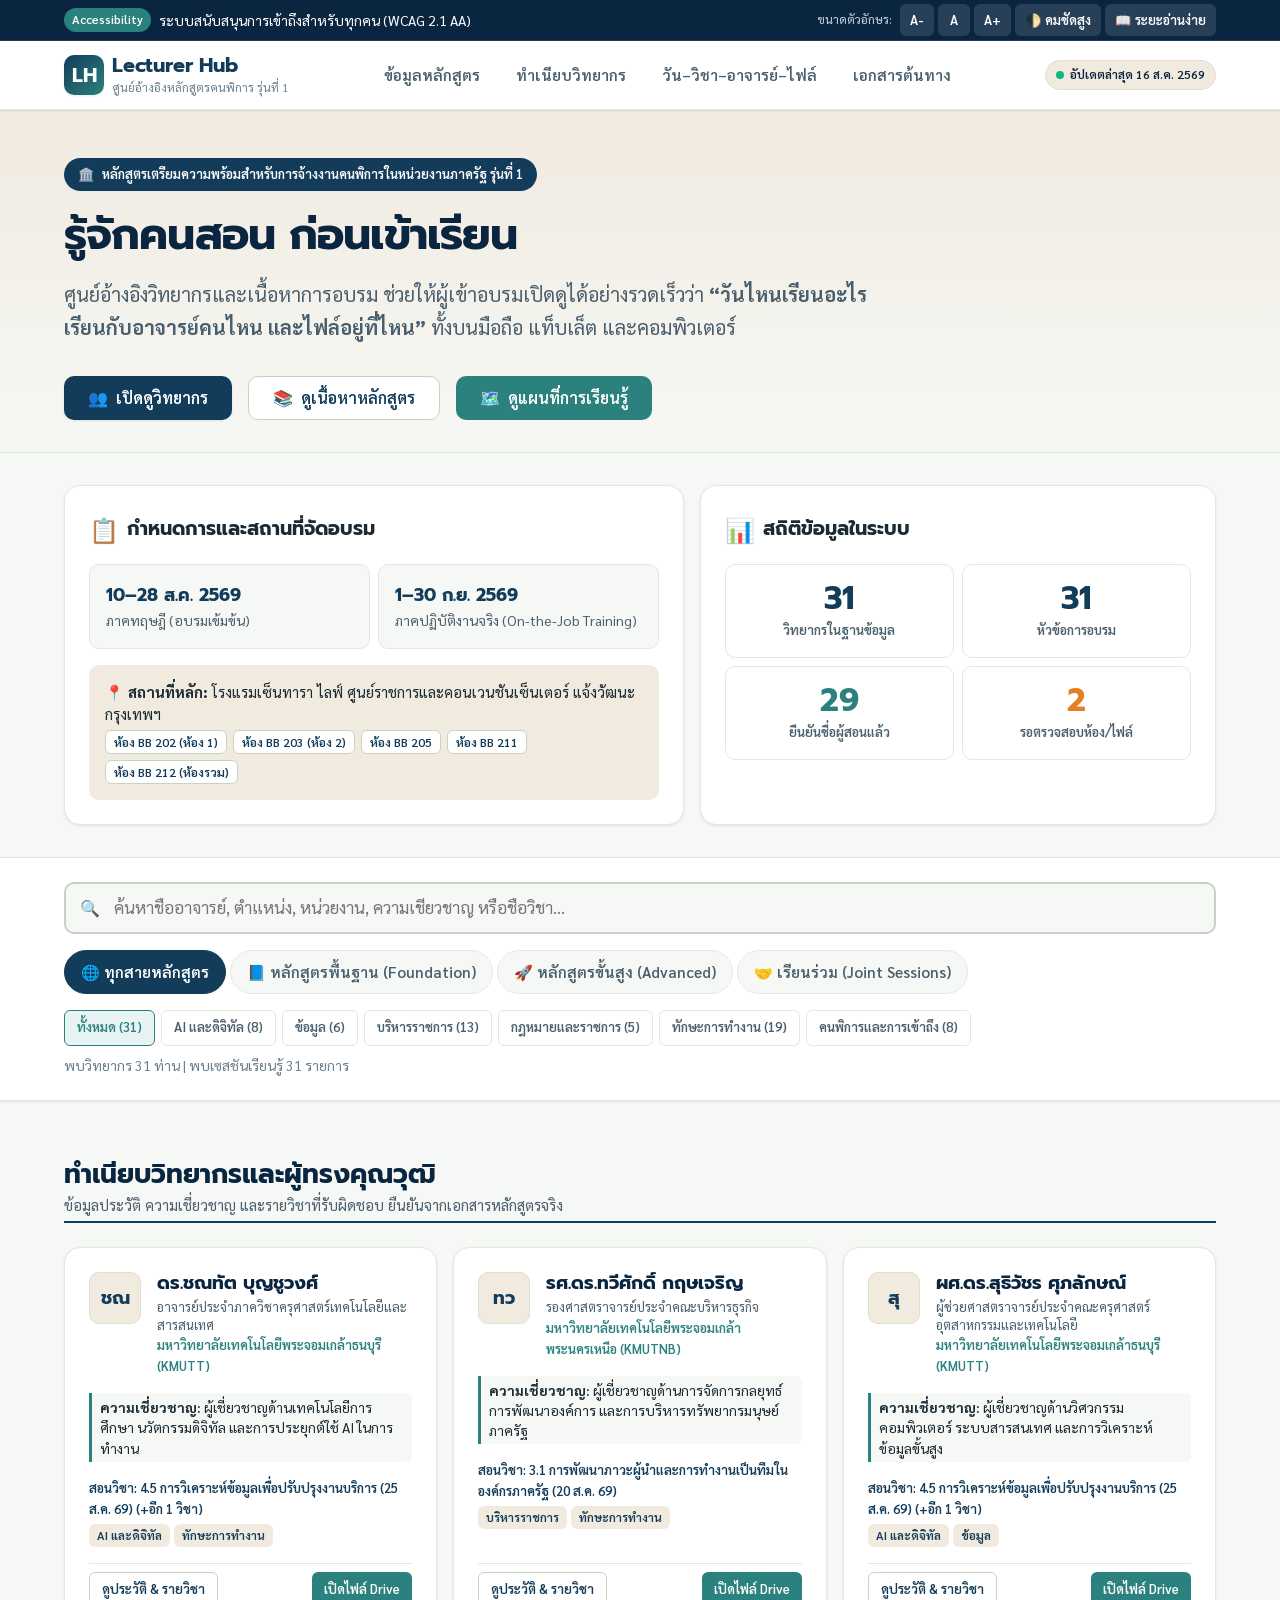
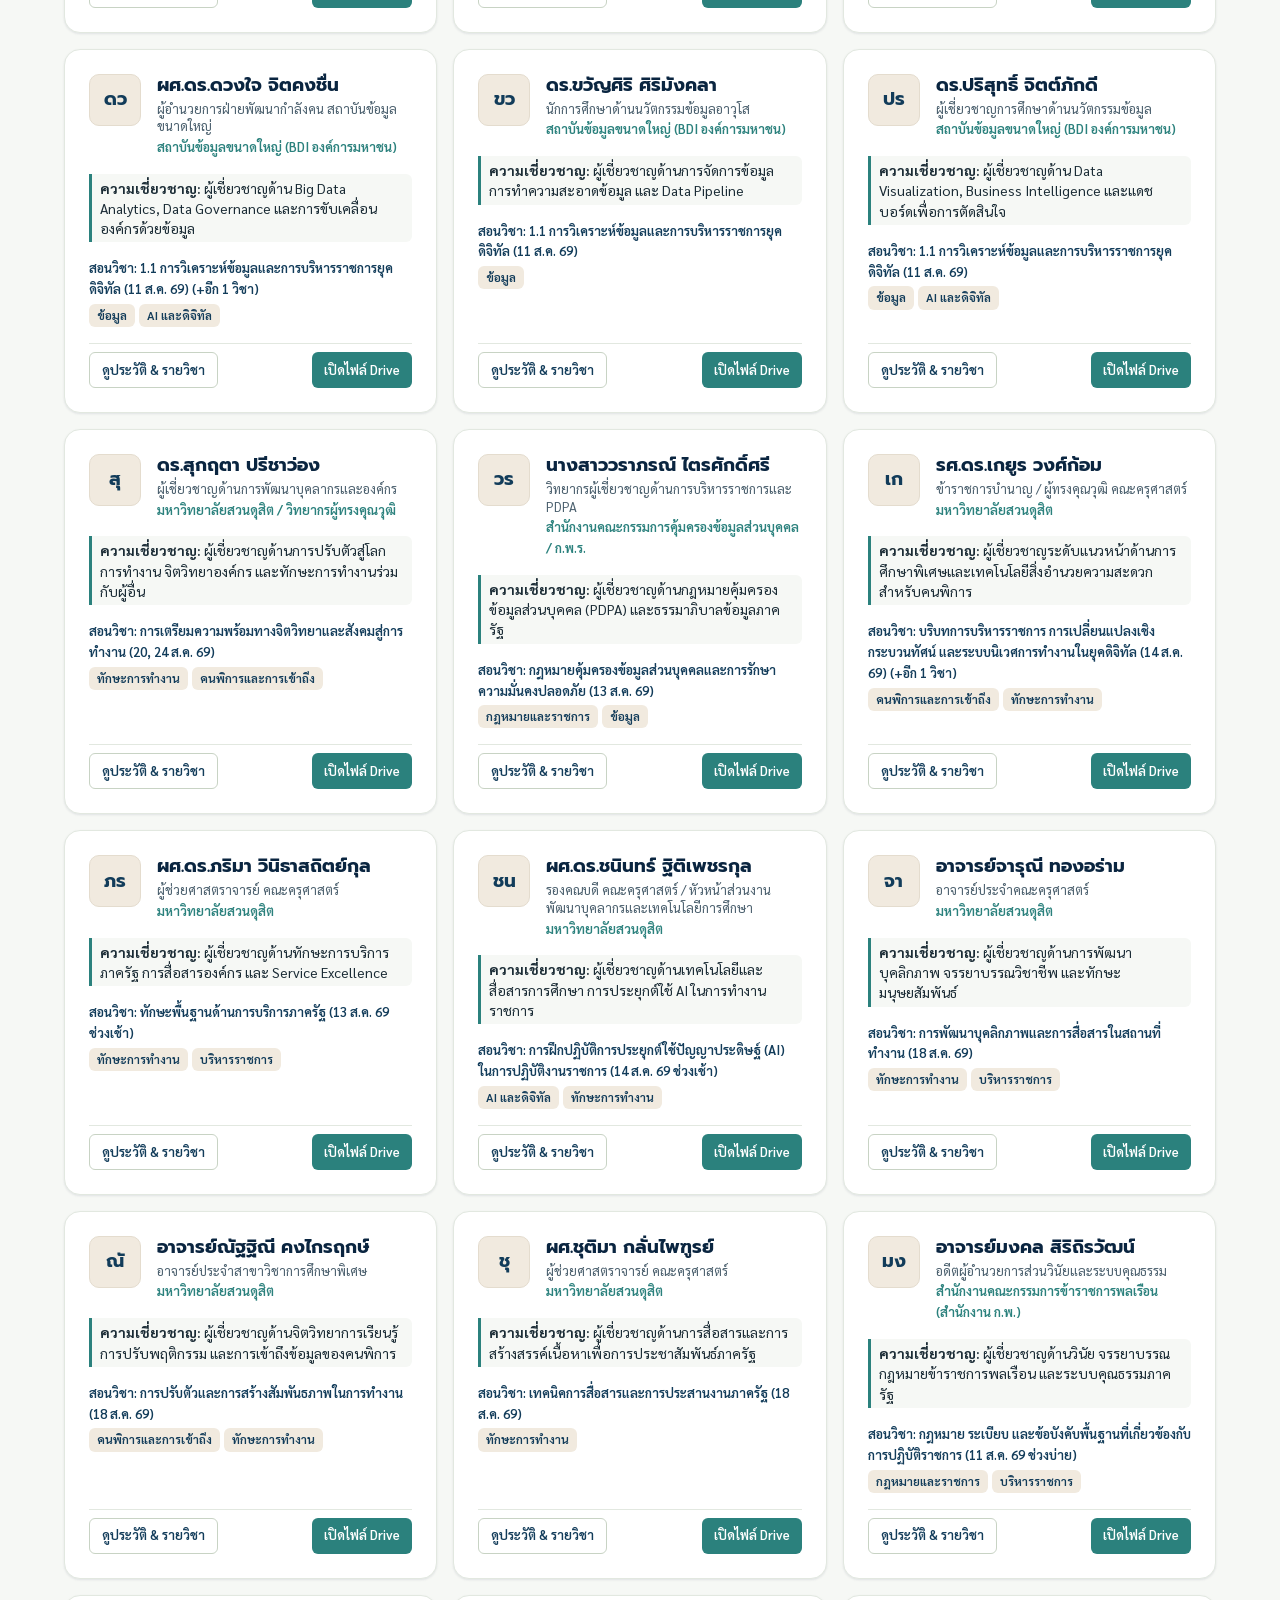
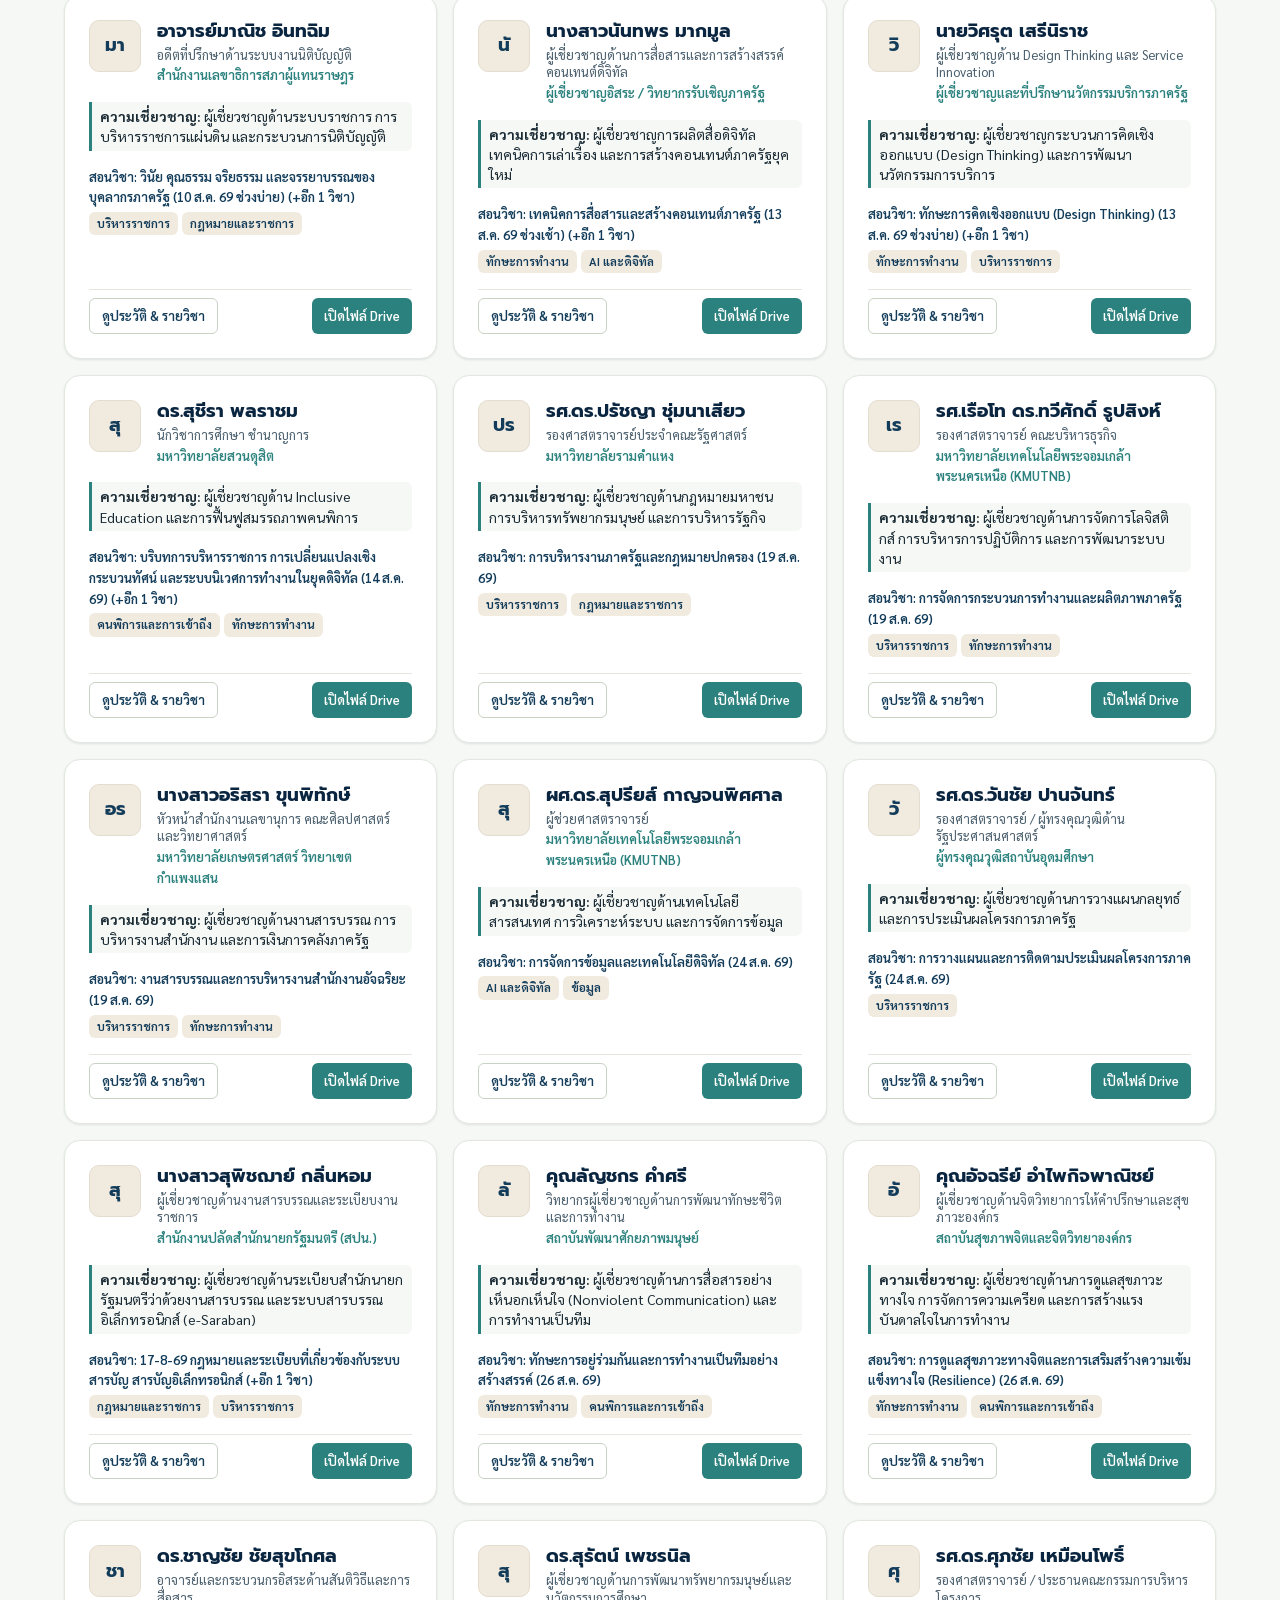
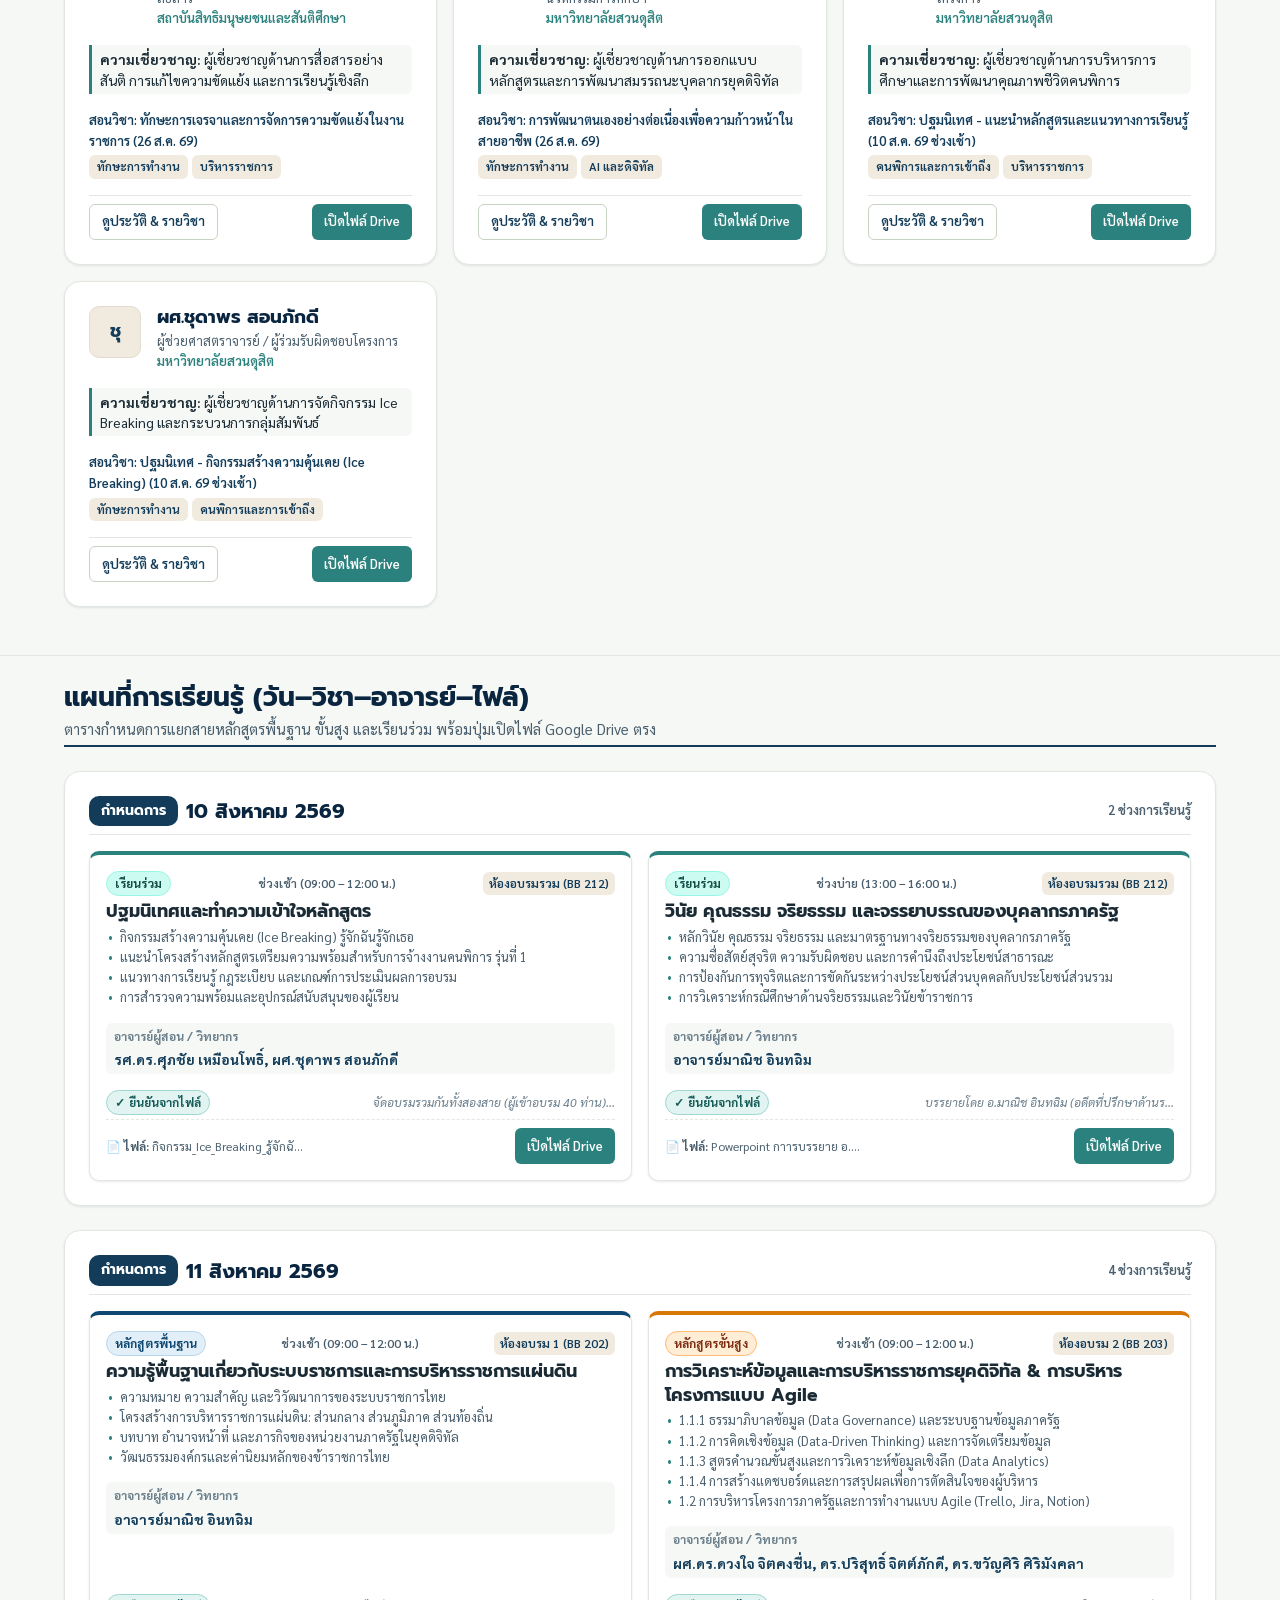
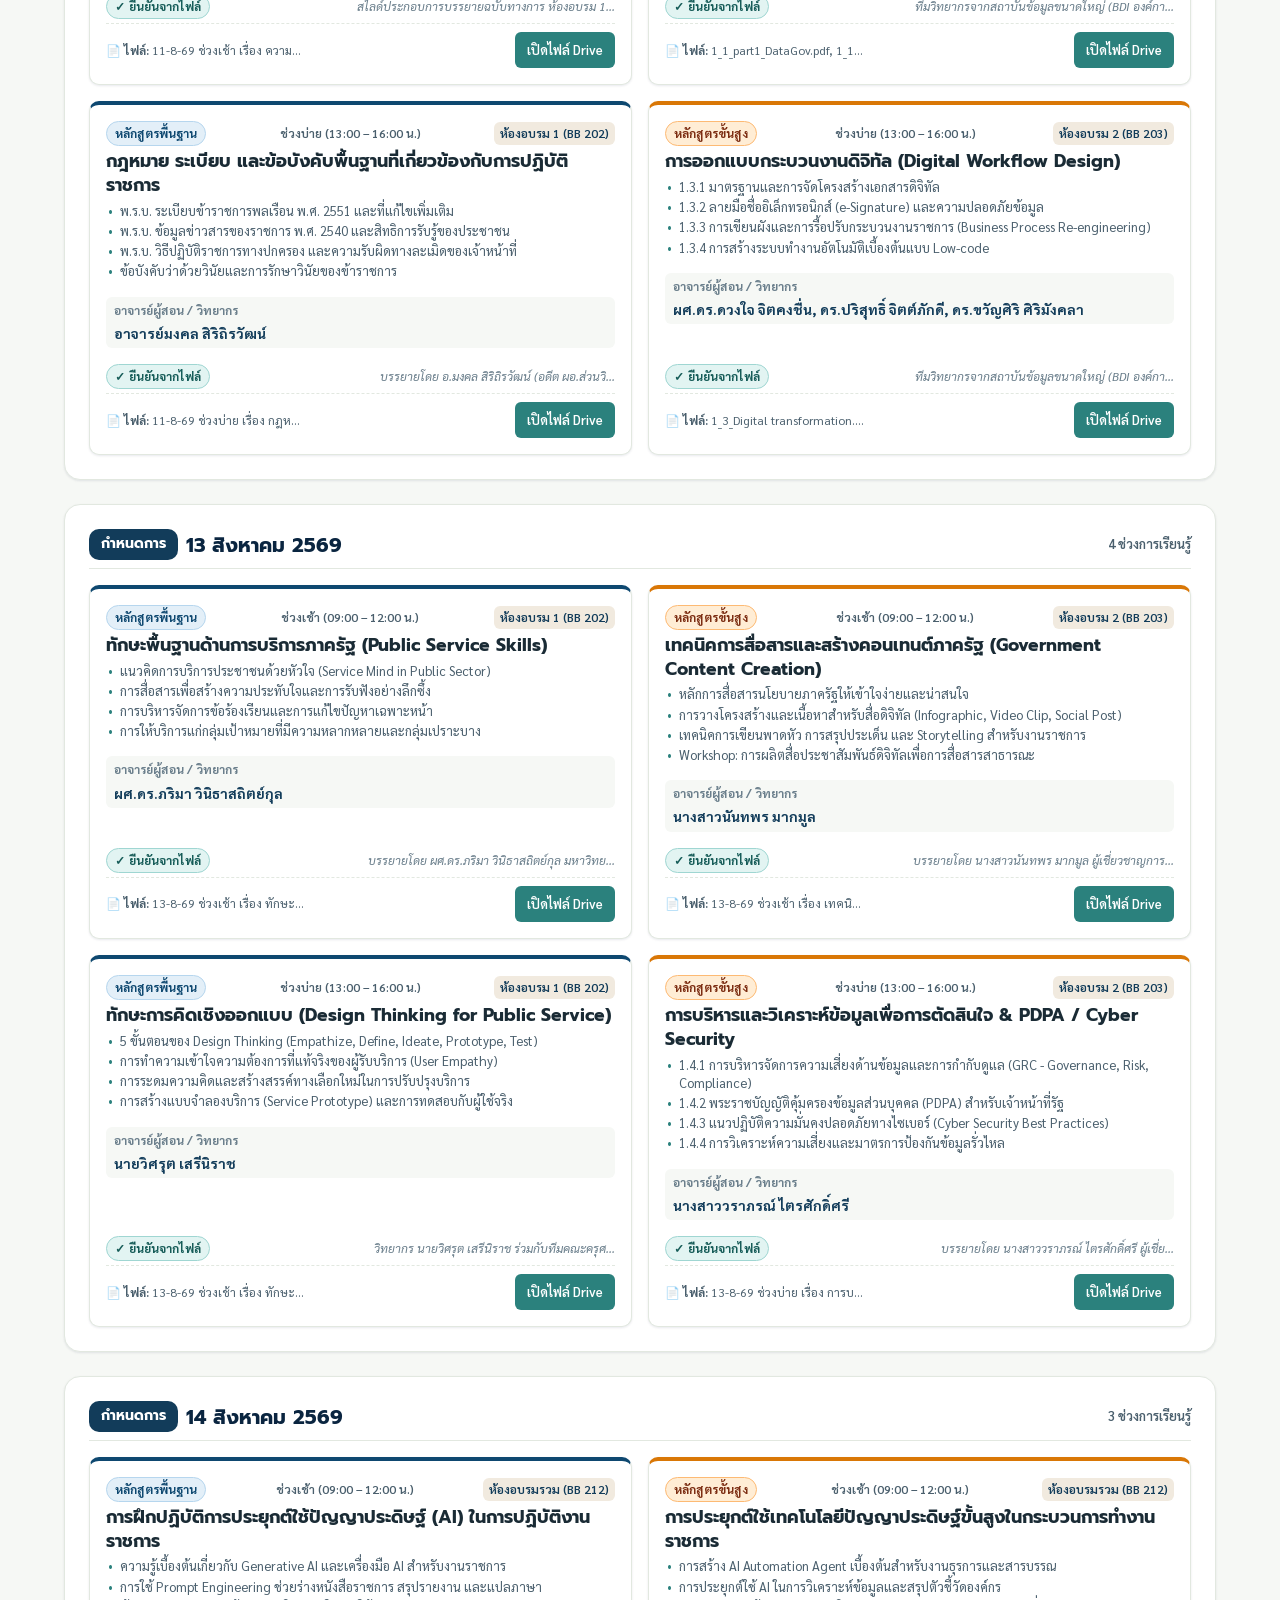
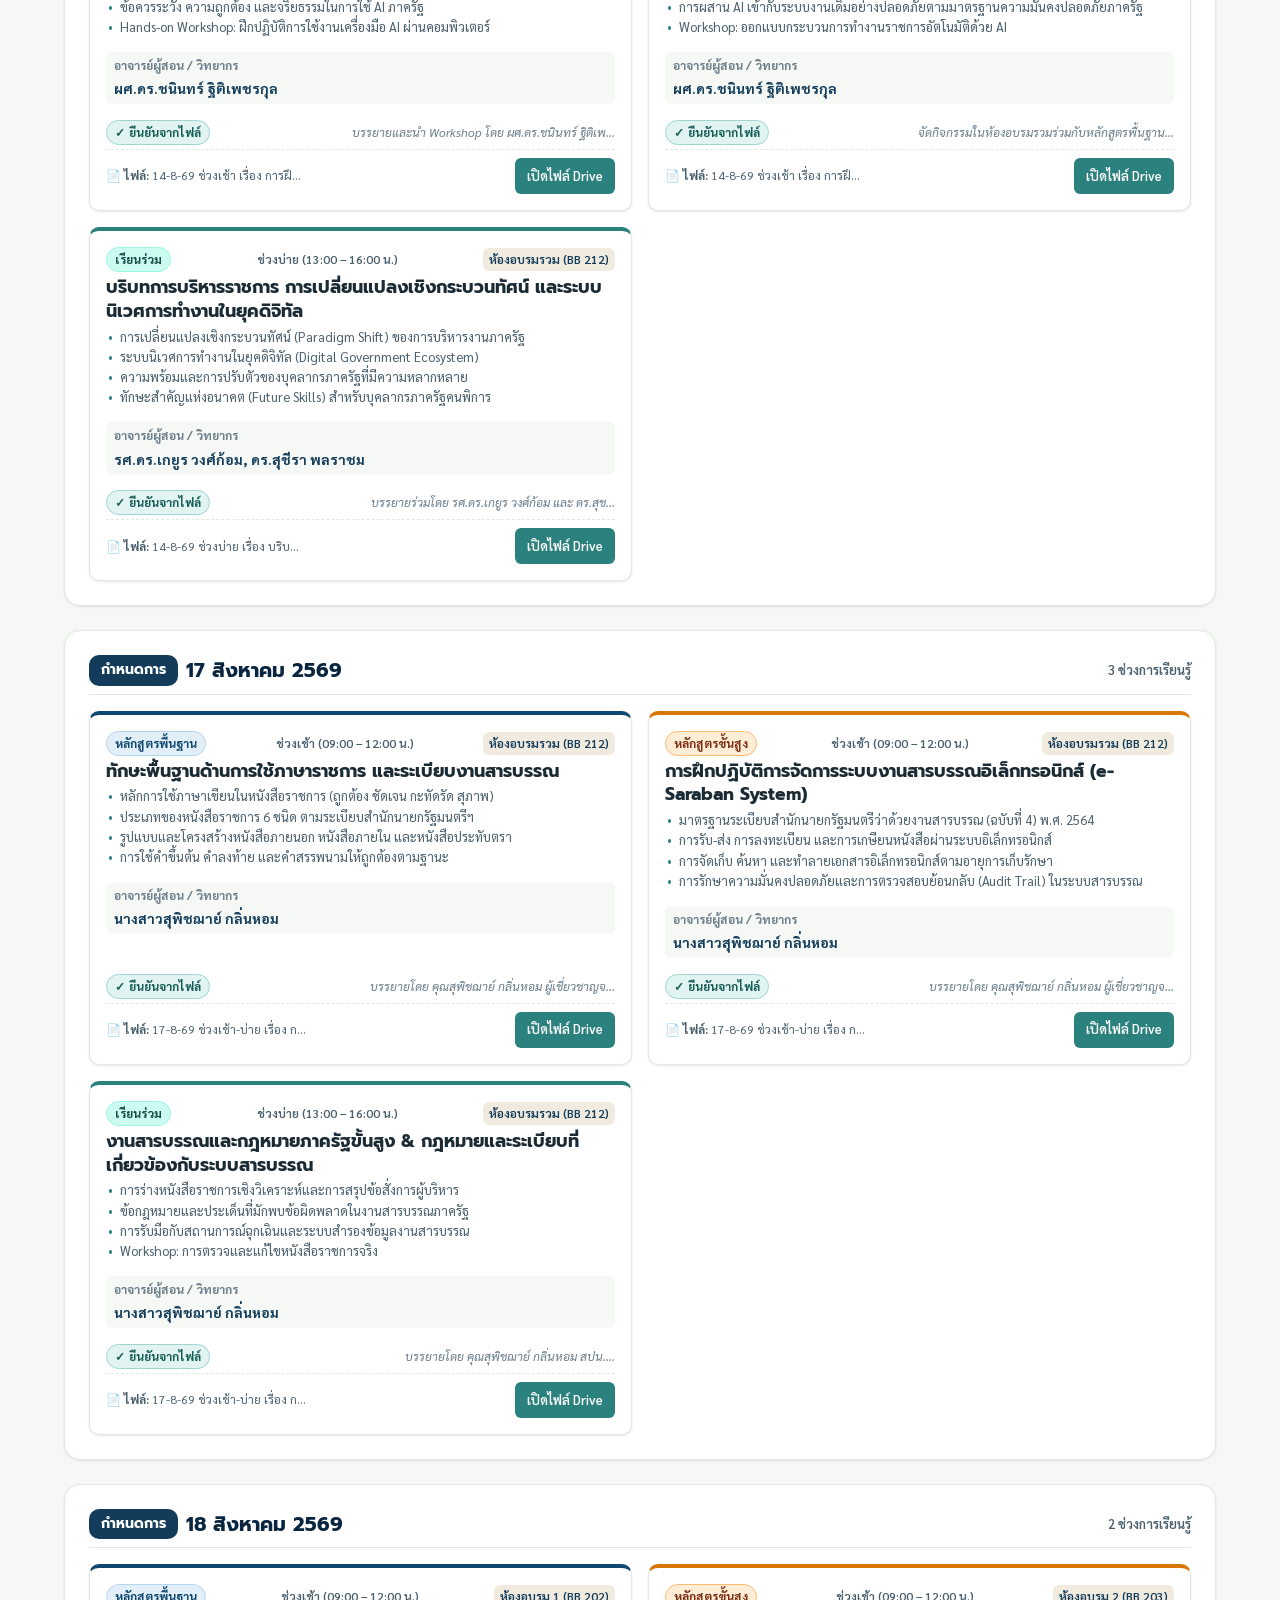
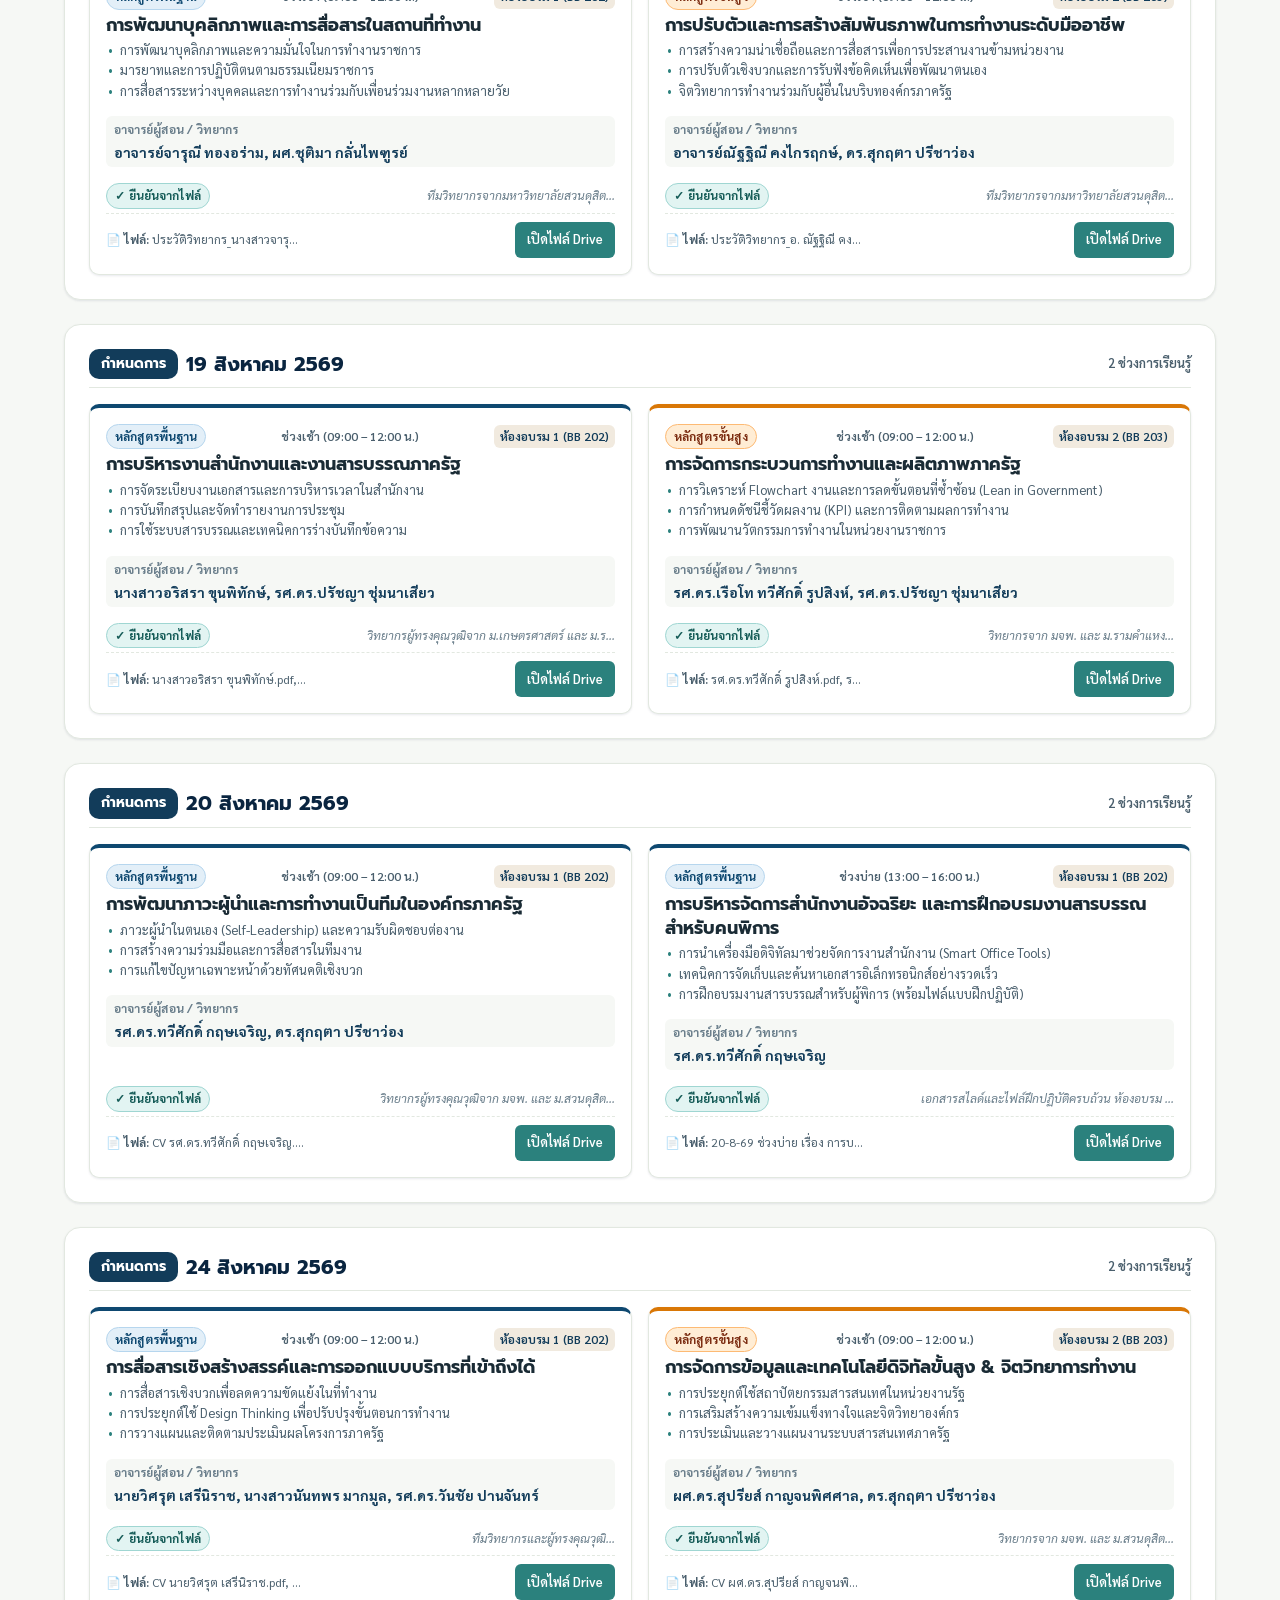
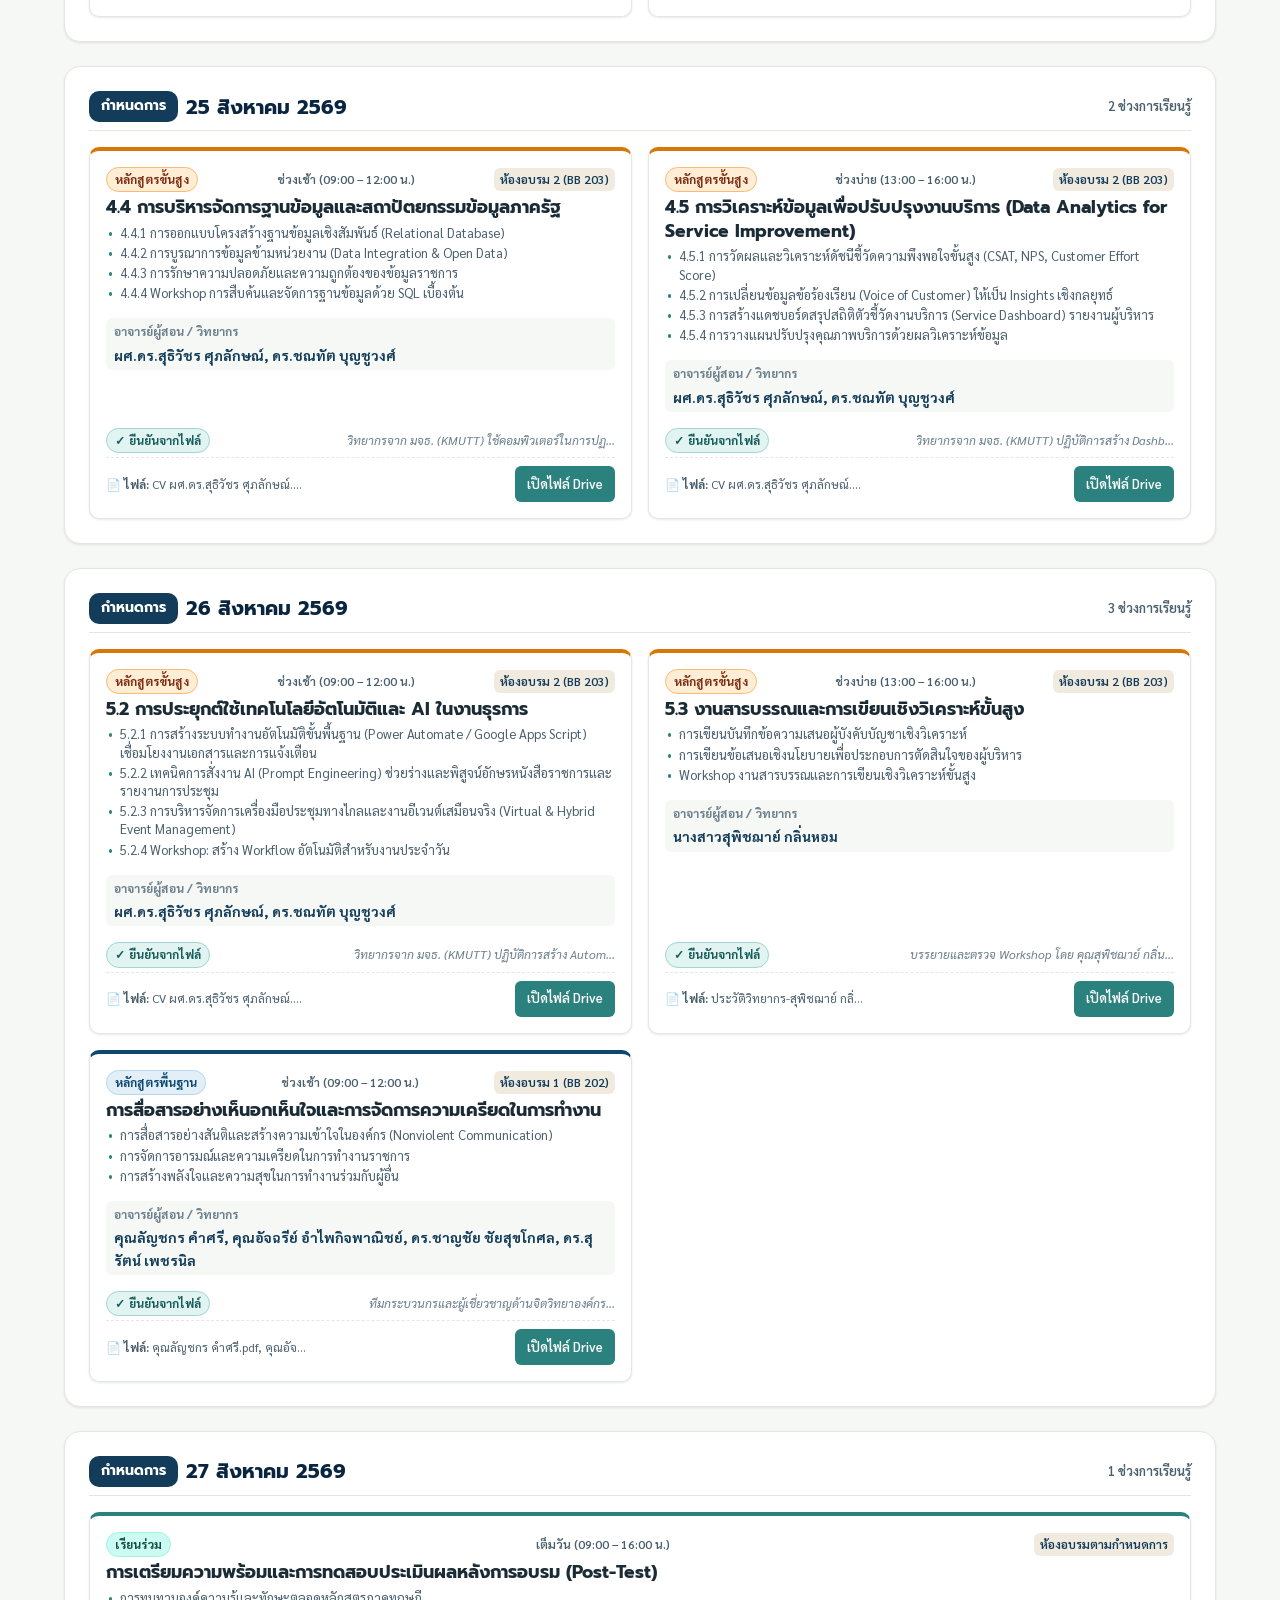
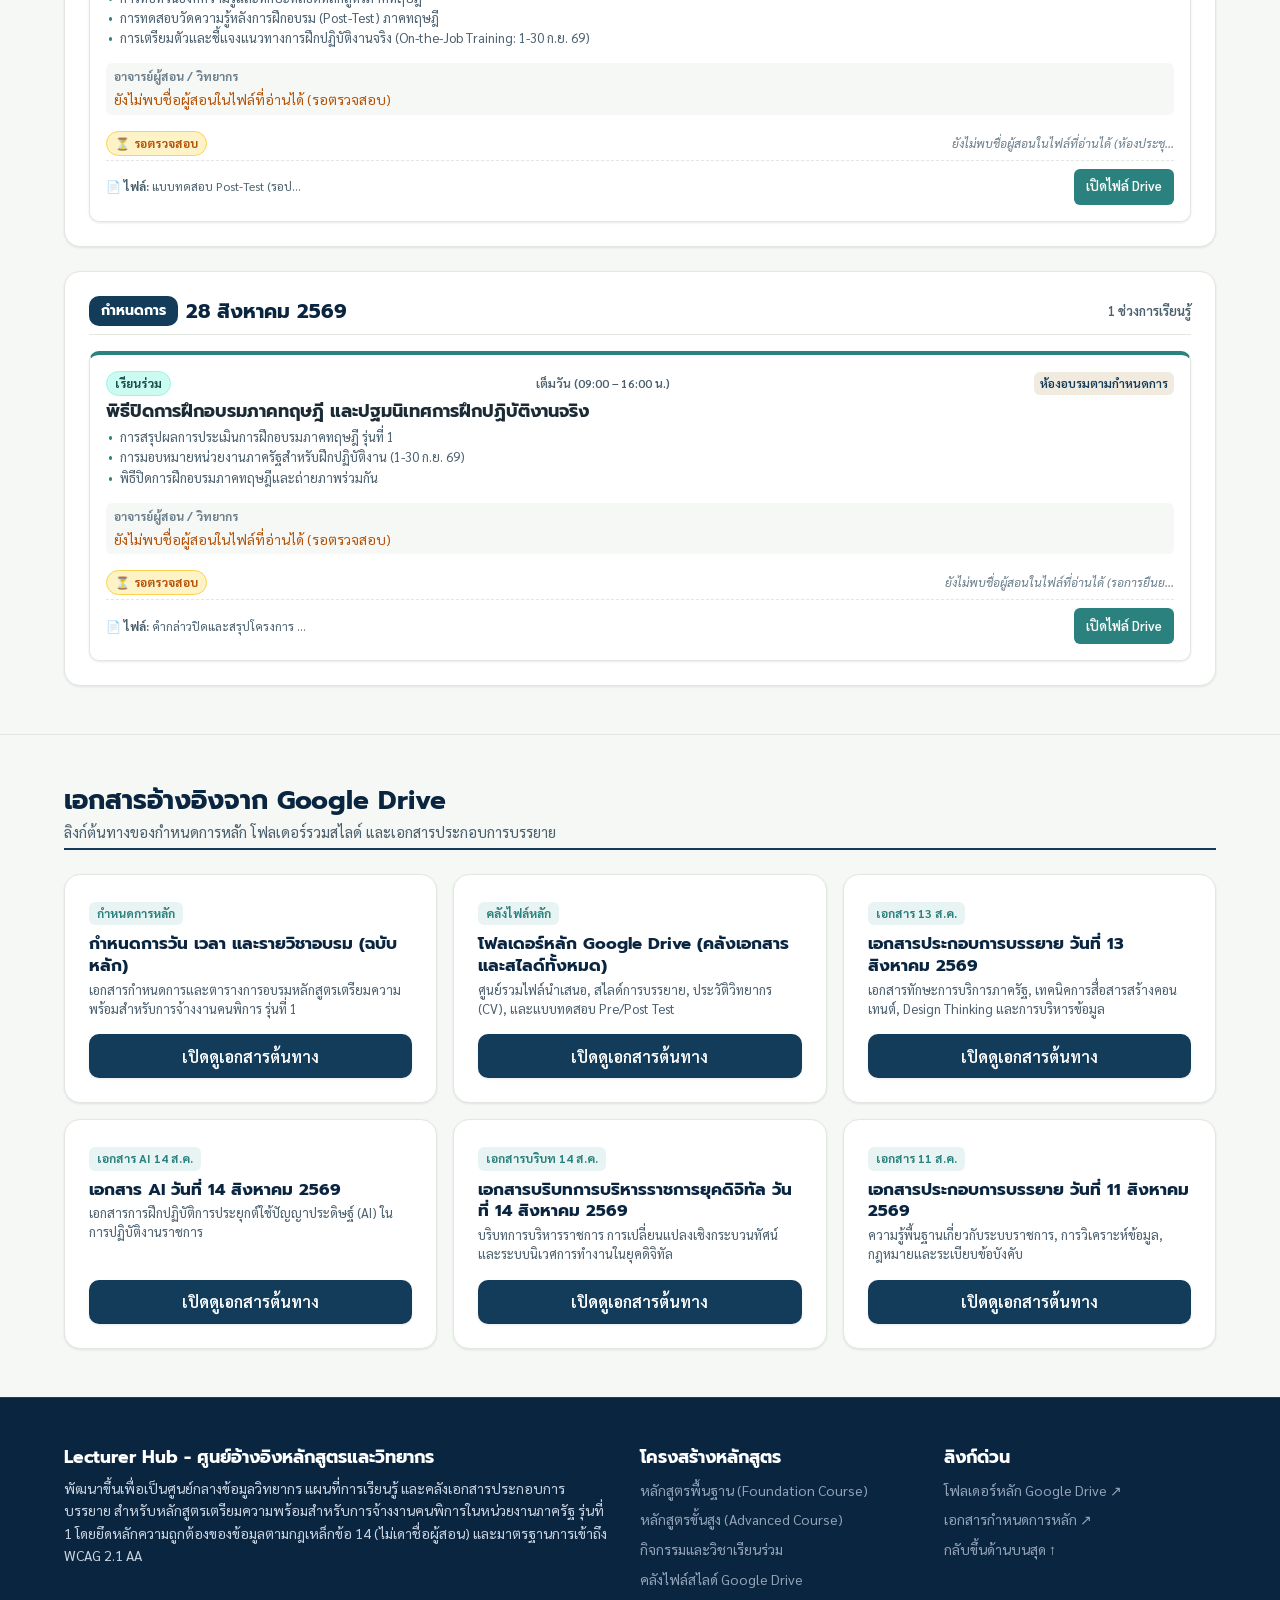
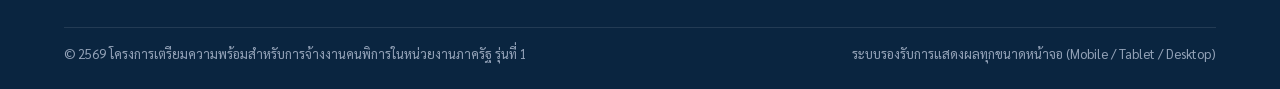
==== lecturer_hub.html @ 46cb6b90 "feat(action-hub): Split Daily Action Hub and Links Modal into Morning and Afternoon sessions for Pre" ====
<!DOCTYPE html>
<html lang="th">
<head>
  <meta charset="UTF-8">
  <meta name="viewport" content="width=device-width, initial-scale=1.0">
  <meta name="description" content="Lecturer Hub - ศูนย์อ้างอิงหลักสูตรและวิทยากรเตรียมความพร้อมสำหรับการจ้างงานคนพิการในหน่วยงานภาครัฐ รุ่นที่ 1 ตรวจสอบวัน เวลา วิชา อาจารย์ผู้สอน และลิงก์ไฟล์ Google Drive">
  <meta name="theme-color" content="#123C5A">
  <title>Lecturer Hub | ศูนย์อ้างอิงหลักสูตรและวิทยากรภาครัฐ รุ่นที่ 1</title>

  <!-- Google Fonts: Prompt, Sarabun -->
  <link rel="preconnect" href="https://fonts.googleapis.com">
  <link rel="preconnect" href="https://fonts.gstatic.com" crossorigin>
  <link href="https://fonts.googleapis.com/css2?family=Prompt:wght@400;500;600;700&family=Sarabun:ital,wght@0,300;0,400;0,600;0,700;1,400&display=swap" rel="stylesheet">

  <!-- Custom Stylesheet -->
  <link rel="stylesheet" href="lecturer_hub.css">
</head>
<body>

  <!-- Screen Reader Announcement Region -->
  <div id="a11y-live-region" class="sr-only" aria-live="polite" aria-atomic="true"></div>

  <!-- 1. Accessibility Toolbar -->
  <aside class="a11y-bar" aria-label="เครื่องมือช่วยเหลือการเข้าถึงเว็บไซต์">
    <div class="container a11y-inner">
      <div class="a11y-left">
        <span class="a11y-badge" aria-hidden="true">Accessibility</span>
        <span>ระบบสนับสนุนการเข้าถึงสำหรับทุกคน (WCAG 2.1 AA)</span>
      </div>
      <div class="a11y-controls" role="toolbar" aria-label="ตัวควบคุมการแสดงผล">
        <span style="font-size: 0.75rem; color: #CBD5E1; margin-right: 4px;">ขนาดตัวอักษร:</span>
        <button type="button" class="a11y-btn" id="font-decrease-btn" aria-label="ลดขนาดตัวอักษร">A-</button>
        <button type="button" class="a11y-btn" id="font-reset-btn" aria-label="ขนาดตัวอักษรมาตรฐาน">A</button>
        <button type="button" class="a11y-btn" id="font-increase-btn" aria-label="เพิ่มขนาดตัวอักษร">A+</button>
        <button type="button" class="a11y-btn" id="contrast-toggle-btn" aria-label="สลับโหมดความคมชัดสูง High Contrast">
          <span>🌓</span> คมชัดสูง
        </button>
        <button type="button" class="a11y-btn" id="spacing-toggle-btn" aria-label="สลับระยะบรรทัดอ่านง่าย Dyslexic Friendly">
          <span>📖</span> ระยะอ่านง่าย
        </button>
      </div>
    </div>
  </aside>

  <!-- 2. Header & Navigation -->
  <header class="site-header" role="banner">
    <div class="container header-inner">
      <div class="brand-wrapper">
        <a href="#hero" class="brand-logo" aria-label="หน้าหลัก Lecturer Hub">
          <div class="logo-icon" aria-hidden="true">LH</div>
          <div class="logo-text">
            <h1>Lecturer Hub</h1>
            <span class="logo-tag">ศูนย์อ้างอิงหลักสูตรคนพิการ รุ่นที่ 1</span>
          </div>
        </a>
      </div>

      <nav class="site-nav" role="navigation" aria-label="เมนูหลัก">
        <ul class="nav-menu">
          <li><a href="#summary-section" class="nav-link">ข้อมูลหลักสูตร</a></li>
          <li><a href="#lecturers-section" class="nav-link">ทำเนียบวิทยากร</a></li>
          <li><a href="#learning-map-section" class="nav-link">วัน–วิชา–อาจารย์–ไฟล์</a></li>
          <li><a href="#sources-section" class="nav-link">เอกสารต้นทาง</a></li>
        </ul>
      </nav>

      <div class="header-meta">
        <div class="update-badge" title="สถานะข้อมูลล่าสุด">
          <span class="update-dot" aria-hidden="true"></span>
          <span>อัปเดตล่าสุด 16 ส.ค. 2569</span>
        </div>
      </div>
    </div>
  </header>

  <main id="main-content" role="main">

    <!-- 3. Hero Section -->
    <section id="hero" class="hero-section" aria-labelledby="hero-title">
      <div class="container">
        <div class="hero-content">
          <div class="hero-pill">
            <span>🏛️</span>
            <span>หลักสูตรเตรียมความพร้อมสำหรับการจ้างงานคนพิการในหน่วยงานภาครัฐ รุ่นที่ 1</span>
          </div>

          <h2 id="hero-title" class="hero-title">
            รู้จักคนสอน ก่อนเข้าเรียน
          </h2>

          <p class="hero-desc">
            ศูนย์อ้างอิงวิทยากรและเนื้อหาการอบรม ช่วยให้ผู้เข้าอบรมเปิดดูได้อย่างรวดเร็วว่า <strong>“วันไหนเรียนอะไร เรียนกับอาจารย์คนไหน และไฟล์อยู่ที่ไหน”</strong> ทั้งบนมือถือ แท็บเล็ต และคอมพิวเตอร์
          </p>

          <div class="hero-actions">
            <button type="button" class="btn-primary" id="jump-lecturers-btn">
              <span>👥</span> เปิดดูวิทยากร
            </button>
            <button type="button" class="btn-secondary" id="jump-curriculum-btn">
              <span>📚</span> ดูเนื้อหาหลักสูตร
            </button>
            <button type="button" class="btn-accent" id="jump-map-btn">
              <span>🗺️</span> ดูแผนที่การเรียนรู้
            </button>
          </div>
        </div>
      </div>
    </section>

    <!-- 4. Summary Section -->
    <section id="summary-section" class="summary-section" aria-labelledby="summary-heading">
      <div class="container">
        <div class="summary-grid">
          
          <!-- Course Overview Card -->
          <article class="summary-card">
            <div class="summary-header">
              <span style="font-size: 1.5rem;" aria-hidden="true">📋</span>
              <h2 id="summary-heading">กำหนดการและสถานที่จัดอบรม</h2>
            </div>

            <div class="timeline-box">
              <div class="timeline-item">
                <div class="timeline-date">10–28 ส.ค. 2569</div>
                <div class="timeline-label">ภาคทฤษฎี (อบรมเข้มข้น)</div>
              </div>
              <div class="timeline-item">
                <div class="timeline-date">1–30 ก.ย. 2569</div>
                <div class="timeline-label">ภาคปฏิบัติงานจริง (On-the-Job Training)</div>
              </div>
            </div>

            <div class="venue-box">
              <div><strong>📍 สถานที่หลัก:</strong> โรงแรมเซ็นทารา ไลฟ์ ศูนย์ราชการและคอนเวนชันเซ็นเตอร์ แจ้งวัฒนะ กรุงเทพฯ</div>
              <div class="venue-rooms">
                <span class="room-pill">ห้อง BB 202 (ห้อง 1)</span>
                <span class="room-pill">ห้อง BB 203 (ห้อง 2)</span>
                <span class="room-pill">ห้อง BB 205</span>
                <span class="room-pill">ห้อง BB 211</span>
                <span class="room-pill">ห้อง BB 212 (ห้องรวม)</span>
              </div>
            </div>
          </article>

          <!-- Metrics Counters Card -->
          <article class="summary-card">
            <div class="summary-header">
              <span style="font-size: 1.5rem;" aria-hidden="true">📊</span>
              <h2>สถิติข้อมูลในระบบ</h2>
            </div>

            <div class="stats-grid">
              <div class="stat-box">
                <div class="stat-number">31</div>
                <div class="stat-label">วิทยากรในฐานข้อมูล</div>
              </div>
              <div class="stat-box">
                <div class="stat-number">31</div>
                <div class="stat-label">หัวข้อการอบรม</div>
              </div>
              <div class="stat-box">
                <div class="stat-number verified">29</div>
                <div class="stat-label">ยืนยันชื่อผู้สอนแล้ว</div>
              </div>
              <div class="stat-box">
                <div class="stat-number pending">2</div>
                <div class="stat-label">รอตรวจสอบห้อง/ไฟล์</div>
              </div>
            </div>
          </article>

        </div>
      </div>
    </section>

    <!-- 5. Filter & Search Control Center -->
    <section class="filter-section" aria-label="เครื่องมือค้นหาและกรองข้อมูล">
      <div class="container">
        
        <!-- Search Bar -->
        <div class="search-bar-wrapper">
          <span class="search-icon" aria-hidden="true">🔍</span>
          <input 
            type="search" 
            id="search-input" 
            class="search-input" 
            placeholder="ค้นหาชื่ออาจารย์, ตำแหน่ง, หน่วยงาน, ความเชี่ยวชาญ หรือชื่อวิชา..." 
            aria-label="ค้นหาวิทยากรและรายวิชา">
        </div>

        <!-- Track Filters -->
        <div class="filter-group-track" role="tablist" aria-label="เลือกสายหลักสูตร">
          <button type="button" class="track-tab-btn active" data-track="all" role="tab" aria-selected="true">
            🌐 ทุกสายหลักสูตร
          </button>
          <button type="button" class="track-tab-btn" data-track="foundation" role="tab" aria-selected="false">
            📘 หลักสูตรพื้นฐาน (Foundation)
          </button>
          <button type="button" class="track-tab-btn" data-track="advanced" role="tab" aria-selected="false">
            🚀 หลักสูตรขั้นสูง (Advanced)
          </button>
          <button type="button" class="track-tab-btn" data-track="joint" role="tab" aria-selected="false">
            🤝 เรียนร่วม (Joint Sessions)
          </button>
        </div>

        <!-- Category Tag Filters -->
        <div class="filter-group-categories" id="category-filters" aria-label="กรองตามกลุ่มความเชี่ยวชาญ">
          <!-- Populated by JS -->
        </div>

        <!-- Live Results Status -->
        <div class="filter-results-status" id="result-stats" aria-live="polite">
          กำลังโหลดข้อมูล...
        </div>

      </div>
    </section>

    <!-- 6. Lecturer Directory Section -->
    <section id="lecturers-section" class="lecturers-section" aria-labelledby="lecturers-heading">
      <div class="container">
        <div class="section-header">
          <div>
            <h2 id="lecturers-heading" class="section-title">ทำเนียบวิทยากรและผู้ทรงคุณวุฒิ</h2>
            <div class="section-subtitle">ข้อมูลประวัติ ความเชี่ยวชาญ และรายวิชาที่รับผิดชอบ ยืนยันจากเอกสารหลักสูตรจริง</div>
          </div>
        </div>

        <div class="lecturers-grid" id="lecturer-grid">
          <!-- Populated by JS -->
        </div>
      </div>
    </section>

    <!-- 7. Learning Map Section (วัน-วิชา-อาจารย์-ไฟล์) -->
    <section id="learning-map-section" class="map-section" aria-labelledby="map-heading">
      <div class="container">
        <div class="section-header">
          <div>
            <h2 id="map-heading" class="section-title">แผนที่การเรียนรู้ (วัน–วิชา–อาจารย์–ไฟล์)</h2>
            <div class="section-subtitle">ตารางกำหนดการแยกสายหลักสูตรพื้นฐาน ขั้นสูง และเรียนร่วม พร้อมปุ่มเปิดไฟล์ Google Drive ตรง</div>
          </div>
        </div>

        <div class="learning-timeline" id="learning-timeline">
          <!-- Populated by JS -->
        </div>
      </div>
    </section>

    <!-- 8. Source Documents Section -->
    <section id="sources-section" class="sources-section" aria-labelledby="sources-heading">
      <div class="container">
        <div class="section-header">
          <div>
            <h2 id="sources-heading" class="section-title">เอกสารอ้างอิงจาก Google Drive</h2>
            <div class="section-subtitle">ลิงก์ต้นทางของกำหนดการหลัก โฟลเดอร์รวมสไลด์ และเอกสารประกอบการบรรยาย</div>
          </div>
        </div>

        <div class="sources-grid" id="source-docs-grid">
          <!-- Populated by JS -->
        </div>
      </div>
    </section>

  </main>

  <!-- Lecturer Profile Modal Dialog -->
  <div id="lecturer-modal" class="modal-backdrop" role="dialog" aria-modal="true" aria-labelledby="modal-lecturer-title">
    <div class="modal-dialog">
      <header class="modal-header">
        <h2 id="modal-lecturer-title" style="font-size: 1.15rem; color: var(--color-navy-dark);">ข้อมูลประวัติวิทยากร</h2>
        <button type="button" class="modal-close-btn" id="modal-close-btn" aria-label="ปิดหน้าต่าง">✕</button>
      </header>
      <div class="modal-body" id="modal-content-body">
        <!-- Populated by JS -->
      </div>
    </div>
  </div>

  <!-- Site Footer -->
  <footer class="site-footer" role="contentinfo">
    <div class="container">
      <div class="footer-grid">
        <div class="footer-col">
          <h3>Lecturer Hub - ศูนย์อ้างอิงหลักสูตรและวิทยากร</h3>
          <p class="footer-desc">
            พัฒนาขึ้นเพื่อเป็นศูนย์กลางข้อมูลวิทยากร แผนที่การเรียนรู้ และคลังเอกสารประกอบการบรรยาย สำหรับหลักสูตรเตรียมความพร้อมสำหรับการจ้างงานคนพิการในหน่วยงานภาครัฐ รุ่นที่ 1 โดยยึดหลักความถูกต้องของข้อมูลตามกฎเหล็กข้อ 14 (ไม่เดาชื่อผู้สอน) และมาตรฐานการเข้าถึง WCAG 2.1 AA
          </p>
        </div>
        <div class="footer-col">
          <h3>โครงสร้างหลักสูตร</h3>
          <ul class="footer-links">
            <li><a href="#learning-map-section">หลักสูตรพื้นฐาน (Foundation Course)</a></li>
            <li><a href="#learning-map-section">หลักสูตรขั้นสูง (Advanced Course)</a></li>
            <li><a href="#learning-map-section">กิจกรรมและวิชาเรียนร่วม</a></li>
            <li><a href="#sources-section">คลังไฟล์สไลด์ Google Drive</a></li>
          </ul>
        </div>
        <div class="footer-col">
          <h3>ลิงก์ด่วน</h3>
          <ul class="footer-links">
            <li><a href="https://drive.google.com/drive/folders/1NKpmB-N9p4tTS4g72aLKhsC9lGPSEK7h" target="_blank" rel="noopener noreferrer">โฟลเดอร์หลัก Google Drive ↗</a></li>
            <li><a href="https://docs.google.com/document/d/1rft38A4CNbxH9RFM9RDRAiZbN1RXjSr6/edit" target="_blank" rel="noopener noreferrer">เอกสารกำหนดการหลัก ↗</a></li>
            <li><a href="#main-content">กลับขึ้นด้านบนสุด ↑</a></li>
          </ul>
        </div>
      </div>

      <div class="footer-bottom">
        <div>© 2569 โครงการเตรียมความพร้อมสำหรับการจ้างงานคนพิการในหน่วยงานภาครัฐ รุ่นที่ 1</div>
        <div>ระบบรองรับการแสดงผลทุกขนาดหน้าจอ (Mobile / Tablet / Desktop)</div>
      </div>
    </div>
  </footer>

  <!-- Scripts -->
  <script src="01_data/lecturers_hub_data.js"></script>
  <script src="lecturer_hub.js"></script>
</body>
</html>
---- lecturer_hub.css ----
/* ==========================================================================
   LECTURER HUB - STYLESHEET (CSS)
   Editorial Brochure & Academic Reference Guide Design System
   WCAG 2.1 AA Compliant | Responsive & Accessible
   ========================================================================== */

/* --------------------------------------------------------------------------
   1. Design Tokens & CSS Custom Properties
   -------------------------------------------------------------------------- */
:root {
  /* Brand Palette */
  --color-navy: #123C5A;
  --color-navy-dark: #0A2540;
  --color-navy-light: #1D547D;
  --color-teal: #2B817D;
  --color-teal-light: #3D9E99;
  --color-teal-bg: #E8F4F3;
  --color-orange: #E67E22;
  --color-orange-light: #F1A35B;
  --color-orange-bg: #FEF5EA;
  --color-paper: #F6F8F5;
  --color-cream: #F1EADF;
  --color-cream-dark: #E4DCCE;

  /* Neutral Surface & Borders */
  --bg-app: #F6F8F5;
  --bg-surface: #FFFFFF;
  --bg-surface-elevated: #FFFFFF;
  --bg-card: #FFFFFF;
  --bg-card-hover: #FAFCFA;
  --border-color: #E2E8E0;
  --border-color-strong: #C8D3C4;
  --border-focus: #123C5A;

  /* Text Colors */
  --text-primary: #1A2B35;
  --text-secondary: #4A5F6D;
  --text-muted: #6B7F8C;
  --text-inverse: #FFFFFF;
  --text-link: #123C5A;

  /* Status Colors */
  --status-verified-text: #165C58;
  --status-verified-bg: #E2F4F2;
  --status-verified-border: #9FD6D2;
  --status-pending-text: #B45309;
  --status-pending-bg: #FEF3C7;
  --status-pending-border: #FCD34D;

  /* Track Colors */
  --track-fnd-text: #0E4870;
  --track-fnd-bg: #E3EFF8;
  --track-fnd-border: #B6D6EE;
  --track-adv-text: #7C2D12;
  --track-adv-bg: #FFEDD5;
  --track-adv-border: #FDBA74;
  --track-joint-text: #134E48;
  --track-joint-bg: #CCFBF1;
  --track-joint-border: #99F6E4;

  /* Typography */
  --font-heading: 'Prompt', -apple-system, BlinkMacSystemFont, 'Segoe UI', Roboto, sans-serif;
  --font-body: 'Sarabun', -apple-system, BlinkMacSystemFont, 'Segoe UI', Roboto, sans-serif;
  --font-code: 'SF Mono', Monaco, Consolas, monospace;

  /* Font Scale & Spacing Multipliers (Dynamic for Accessibility) */
  --font-scale: 1;
  --line-height-scale: 1.6;
  --letter-spacing: normal;

  /* Spacing */
  --space-xs: 4px;
  --space-sm: 8px;
  --space-md: 16px;
  --space-lg: 24px;
  --space-xl: 32px;
  --space-2xl: 48px;
  --space-3xl: 64px;

  /* Border Radius */
  --radius-sm: 6px;
  --radius-md: 10px;
  --radius-lg: 16px;
  --radius-full: 9999px;

  /* Shadows */
  --shadow-sm: 0 1px 3px rgba(10, 37, 64, 0.06), 0 1px 2px rgba(10, 37, 64, 0.04);
  --shadow-md: 0 4px 12px rgba(10, 37, 64, 0.08), 0 2px 4px rgba(10, 37, 64, 0.04);
  --shadow-lg: 0 12px 28px rgba(10, 37, 64, 0.12), 0 4px 10px rgba(10, 37, 64, 0.06);

  /* Touch Target Constraint */
  --min-touch-target: 44px;
}

/* High Contrast Theme */
body.theme-high-contrast {
  --bg-app: #0D1117;
  --bg-surface: #161B22;
  --bg-surface-elevated: #21262D;
  --bg-card: #161B22;
  --bg-card-hover: #21262D;
  --border-color: #30363D;
  --border-color-strong: #8B949E;
  --border-focus: #58A6FF;

  --text-primary: #F0F6FC;
  --text-secondary: #C9D1D9;
  --text-muted: #8B949E;
  --text-inverse: #0D1117;
  --text-link: #58A6FF;

  --color-navy: #1F6FEB;
  --color-navy-dark: #0D1117;
  --color-teal: #3FB950;
  --color-orange: #F0883E;
  --color-paper: #0D1117;
  --color-cream: #21262D;

  --status-verified-text: #3FB950;
  --status-verified-bg: #0D2818;
  --status-verified-border: #238636;
  --status-pending-text: #F0883E;
  --status-pending-bg: #2B1600;
  --status-pending-border: #BD561D;

  --track-fnd-text: #58A6FF;
  --track-fnd-bg: #0C2D6B;
  --track-fnd-border: #1F6FEB;
  --track-adv-text: #FFA657;
  --track-adv-bg: #3E1F00;
  --track-adv-border: #BD561D;
  --track-joint-text: #56D364;
  --track-joint-bg: #0E2E1A;
  --track-joint-border: #2EA043;
}

/* Dyslexic & Extra Spacing Mode */
body.font-dyslexic-spacing {
  --line-height-scale: 1.9;
  --letter-spacing: 0.05em;
  word-spacing: 0.1em;
}

/* --------------------------------------------------------------------------
   2. Reset & Base Setup
   -------------------------------------------------------------------------- */
*, *::before, *::after {
  box-sizing: border-box;
  margin: 0;
  padding: 0;
}

html {
  font-size: 16px;
  scroll-behavior: smooth;
  -webkit-text-size-adjust: 100%;
}

body {
  font-family: var(--font-body);
  font-size: calc(1rem * var(--font-scale));
  line-height: var(--line-height-scale);
  letter-spacing: var(--letter-spacing);
  color: var(--text-primary);
  background-color: var(--bg-app);
  min-height: 100vh;
  display: flex;
  flex-direction: column;
  -webkit-font-smoothing: antialiased;
  -moz-osx-font-smoothing: grayscale;
}

h1, h2, h3, h4, h5, h6 {
  font-family: var(--font-heading);
  color: var(--text-primary);
  font-weight: 700;
  line-height: 1.3;
}

a {
  color: var(--text-link);
  text-decoration: none;
  transition: color 0.2s ease, text-decoration 0.2s ease;
}

a:hover, a:focus-visible {
  text-decoration: underline;
}

button, input, select, textarea {
  font: inherit;
}

button {
  cursor: pointer;
  border: none;
  background: none;
}

:focus-visible {
  outline: 3px solid var(--border-focus);
  outline-offset: 2px;
}

/* Screen Reader Only Utility */
.sr-only {
  position: absolute;
  width: 1px;
  height: 1px;
  padding: 0;
  margin: -1px;
  overflow: hidden;
  clip: rect(0, 0, 0, 0);
  white-space: nowrap;
  border: 0;
}

/* Container */
.container {
  width: 100%;
  max-width: 1200px;
  margin-left: auto;
  margin-right: auto;
  padding-left: var(--space-md);
  padding-right: var(--space-md);
}

@media (min-width: 768px) {
  .container {
    padding-left: var(--space-lg);
    padding-right: var(--space-lg);
  }
}

/* --------------------------------------------------------------------------
   3. Accessibility Toolbar (Sticky Top Helper)
   -------------------------------------------------------------------------- */
.a11y-bar {
  background-color: var(--color-navy-dark);
  color: #FFFFFF;
  font-size: 0.875rem;
  border-bottom: 1px solid rgba(255, 255, 255, 0.1);
  padding: var(--space-xs) 0;
}

.a11y-inner {
  display: flex;
  align-items: center;
  justify-content: space-between;
  flex-wrap: wrap;
  gap: var(--space-sm);
}

.a11y-left {
  display: flex;
  align-items: center;
  gap: var(--space-sm);
}

.a11y-badge {
  background-color: var(--color-teal);
  color: #FFFFFF;
  font-size: 0.75rem;
  font-weight: 600;
  padding: 2px 8px;
  border-radius: var(--radius-full);
}

.a11y-controls {
  display: flex;
  align-items: center;
  gap: var(--space-xs);
  flex-wrap: wrap;
}

.a11y-btn {
  min-height: 32px;
  min-width: 32px;
  padding: 4px 10px;
  border-radius: var(--radius-sm);
  background-color: rgba(255, 255, 255, 0.12);
  color: #FFFFFF;
  font-size: 0.8125rem;
  font-weight: 600;
  display: inline-flex;
  align-items: center;
  justify-content: center;
  gap: 4px;
  transition: all 0.2s ease;
}

.a11y-btn:hover {
  background-color: rgba(255, 255, 255, 0.25);
}

.a11y-btn.active {
  background-color: var(--color-orange);
  color: #FFFFFF;
}

/* --------------------------------------------------------------------------
   4. Site Header & Navigation
   -------------------------------------------------------------------------- */
.site-header {
  background-color: var(--bg-surface);
  border-bottom: 1px solid var(--border-color);
  position: sticky;
  top: 0;
  z-index: 50;
  box-shadow: var(--shadow-sm);
}

.header-inner {
  display: flex;
  align-items: center;
  justify-content: space-between;
  height: 68px;
}

.brand-wrapper {
  display: flex;
  align-items: center;
  gap: var(--space-md);
}

.brand-logo {
  display: flex;
  align-items: center;
  gap: var(--space-sm);
  text-decoration: none;
}

.logo-icon {
  width: 40px;
  height: 40px;
  background: linear-gradient(135deg, var(--color-navy), var(--color-teal));
  color: #FFFFFF;
  border-radius: var(--radius-md);
  display: flex;
  align-items: center;
  justify-content: center;
  font-family: var(--font-heading);
  font-size: 1.25rem;
  font-weight: 700;
  box-shadow: var(--shadow-sm);
}

.logo-text h1 {
  font-size: 1.25rem;
  color: var(--color-navy);
  margin-bottom: 0;
  letter-spacing: -0.01em;
}

.logo-tag {
  font-size: 0.75rem;
  color: var(--text-muted);
  display: block;
}

.nav-menu {
  display: none;
  align-items: center;
  gap: var(--space-xs);
  list-style: none;
}

@media (min-width: 900px) {
  .nav-menu {
    display: flex;
  }
}

.nav-link {
  min-height: var(--min-touch-target);
  padding: var(--space-xs) var(--space-md);
  border-radius: var(--radius-sm);
  color: var(--text-secondary);
  font-weight: 600;
  font-size: 0.9375rem;
  display: inline-flex;
  align-items: center;
  transition: all 0.2s ease;
}

.nav-link:hover {
  color: var(--color-navy);
  background-color: var(--color-paper);
  text-decoration: none;
}

.header-meta {
  display: flex;
  align-items: center;
  gap: var(--space-sm);
}

.update-badge {
  background-color: var(--color-cream);
  color: var(--color-navy-dark);
  border: 1px solid var(--color-cream-dark);
  padding: 4px 10px;
  border-radius: var(--radius-full);
  font-size: 0.75rem;
  font-weight: 600;
  display: flex;
  align-items: center;
  gap: 6px;
}

.update-dot {
  width: 8px;
  height: 8px;
  background-color: #10B981;
  border-radius: 50%;
  display: inline-block;
}

/* --------------------------------------------------------------------------
   5. Hero Section (Editorial Brochure Style)
   -------------------------------------------------------------------------- */
.hero-section {
  background: linear-gradient(180deg, var(--color-cream) 0%, var(--bg-app) 100%);
  border-bottom: 1px solid var(--border-color);
  padding: var(--space-2xl) 0 var(--space-xl);
  position: relative;
  overflow: hidden;
}

.hero-content {
  max-width: 840px;
}

.hero-pill {
  display: inline-flex;
  align-items: center;
  gap: 8px;
  background-color: var(--color-navy);
  color: #FFFFFF;
  padding: 6px 14px;
  border-radius: var(--radius-full);
  font-size: 0.8125rem;
  font-weight: 600;
  margin-bottom: var(--space-md);
}

.hero-title {
  font-size: clamp(1.85rem, 4vw, 2.75rem);
  color: var(--color-navy-dark);
  letter-spacing: -0.02em;
  margin-bottom: var(--space-md);
  line-height: 1.25;
}

.hero-desc {
  font-size: clamp(1.05rem, 2vw, 1.25rem);
  color: var(--text-secondary);
  line-height: 1.65;
  margin-bottom: var(--space-xl);
}

.hero-actions {
  display: flex;
  align-items: center;
  gap: var(--space-md);
  flex-wrap: wrap;
}

.btn-primary {
  min-height: var(--min-touch-target);
  padding: var(--space-sm) var(--space-lg);
  background-color: var(--color-navy);
  color: #FFFFFF;
  font-weight: 600;
  border-radius: var(--radius-md);
  display: inline-flex;
  align-items: center;
  justify-content: center;
  gap: var(--space-sm);
  box-shadow: var(--shadow-sm);
  transition: all 0.2s ease;
}

.btn-primary:hover {
  background-color: var(--color-navy-light);
  color: #FFFFFF;
  text-decoration: none;
  transform: translateY(-1px);
  box-shadow: var(--shadow-md);
}

.btn-secondary {
  min-height: var(--min-touch-target);
  padding: var(--space-sm) var(--space-lg);
  background-color: var(--bg-surface);
  color: var(--color-navy);
  border: 1px solid var(--border-color-strong);
  font-weight: 600;
  border-radius: var(--radius-md);
  display: inline-flex;
  align-items: center;
  justify-content: center;
  gap: var(--space-sm);
  transition: all 0.2s ease;
}

.btn-secondary:hover {
  background-color: var(--color-cream);
  color: var(--color-navy);
  text-decoration: none;
  transform: translateY(-1px);
}

.btn-accent {
  min-height: var(--min-touch-target);
  padding: var(--space-sm) var(--space-lg);
  background-color: var(--color-teal);
  color: #FFFFFF;
  font-weight: 600;
  border-radius: var(--radius-md);
  display: inline-flex;
  align-items: center;
  justify-content: center;
  gap: var(--space-sm);
  transition: all 0.2s ease;
}

.btn-accent:hover {
  background-color: var(--color-teal-light);
  color: #FFFFFF;
  text-decoration: none;
  transform: translateY(-1px);
}

/* --------------------------------------------------------------------------
   6. Summary Section (Executive Metrics & Location)
   -------------------------------------------------------------------------- */
.summary-section {
  padding: var(--space-xl) 0;
}

.summary-grid {
  display: grid;
  grid-template-columns: 1fr;
  gap: var(--space-md);
}

@media (min-width: 768px) {
  .summary-grid {
    grid-template-columns: 1.2fr 1fr;
  }
}

.summary-card {
  background-color: var(--bg-surface);
  border: 1px solid var(--border-color);
  border-radius: var(--radius-lg);
  padding: var(--space-lg);
  box-shadow: var(--shadow-sm);
}

.summary-header {
  display: flex;
  align-items: center;
  gap: var(--space-sm);
  margin-bottom: var(--space-md);
  color: var(--color-navy);
}

.summary-header h2 {
  font-size: 1.2rem;
}

.timeline-box {
  display: grid;
  grid-template-columns: 1fr;
  gap: var(--space-sm);
  margin-bottom: var(--space-md);
}

@media (min-width: 480px) {
  .timeline-box {
    grid-template-columns: 1fr 1fr;
  }
}

.timeline-item {
  background-color: var(--color-paper);
  border: 1px solid var(--border-color);
  border-radius: var(--radius-md);
  padding: var(--space-md);
}

.timeline-date {
  font-family: var(--font-heading);
  font-weight: 700;
  font-size: 1.1rem;
  color: var(--color-navy);
}

.timeline-label {
  font-size: 0.875rem;
  color: var(--text-secondary);
}

.venue-box {
  background-color: var(--color-cream);
  border-radius: var(--radius-md);
  padding: var(--space-md);
  font-size: 0.9375rem;
  color: var(--text-primary);
  line-height: 1.5;
}

.venue-rooms {
  margin-top: var(--space-xs);
  display: flex;
  flex-wrap: wrap;
  gap: 6px;
}

.room-pill {
  background-color: var(--bg-surface);
  border: 1px solid var(--border-color-strong);
  font-size: 0.75rem;
  font-weight: 600;
  padding: 2px 8px;
  border-radius: var(--radius-sm);
  color: var(--color-navy);
}

/* Stat Counters */
.stats-grid {
  display: grid;
  grid-template-columns: repeat(2, 1fr);
  gap: var(--space-sm);
}

.stat-box {
  background-color: var(--bg-surface);
  border: 1px solid var(--border-color);
  border-radius: var(--radius-md);
  padding: var(--space-md);
  text-align: center;
  transition: transform 0.2s ease;
}

.stat-box:hover {
  transform: translateY(-2px);
  box-shadow: var(--shadow-sm);
}

.stat-number {
  font-family: var(--font-heading);
  font-size: 2rem;
  font-weight: 700;
  color: var(--color-navy);
  line-height: 1.1;
  margin-bottom: 4px;
}

.stat-number.verified {
  color: var(--color-teal);
}

.stat-number.pending {
  color: var(--color-orange);
}

.stat-label {
  font-size: 0.8125rem;
  color: var(--text-secondary);
  font-weight: 600;
}

/* --------------------------------------------------------------------------
   7. Filter & Control Center (Multi-Dimensional Search)
   -------------------------------------------------------------------------- */
.filter-section {
  background-color: var(--bg-surface);
  border-top: 1px solid var(--border-color);
  border-bottom: 1px solid var(--border-color);
  padding: var(--space-lg) 0;
  margin-bottom: var(--space-xl);
  box-shadow: var(--shadow-sm);
}

.search-bar-wrapper {
  position: relative;
  margin-bottom: var(--space-md);
}

.search-input {
  width: 100%;
  min-height: 52px;
  padding: var(--space-sm) var(--space-md) var(--space-sm) 48px;
  font-size: 1.0625rem;
  border: 2px solid var(--border-color-strong);
  border-radius: var(--radius-md);
  background-color: var(--color-paper);
  color: var(--text-primary);
  transition: all 0.2s ease;
}

.search-input:focus {
  border-color: var(--color-navy);
  background-color: #FFFFFF;
  box-shadow: 0 0 0 3px rgba(18, 60, 90, 0.15);
  outline: none;
}

.search-icon {
  position: absolute;
  left: 16px;
  top: 50%;
  transform: translateY(-50%);
  color: var(--text-muted);
  pointer-events: none;
}

.filter-group-track {
  display: flex;
  flex-wrap: wrap;
  gap: var(--space-xs);
  margin-bottom: var(--space-md);
}

.track-tab-btn {
  min-height: var(--min-touch-target);
  padding: var(--space-xs) var(--space-md);
  border-radius: var(--radius-full);
  background-color: var(--color-paper);
  border: 1px solid var(--border-color);
  color: var(--text-secondary);
  font-weight: 600;
  font-size: 0.9375rem;
  display: inline-flex;
  align-items: center;
  gap: 6px;
  transition: all 0.2s ease;
}

.track-tab-btn:hover {
  background-color: var(--color-cream);
  color: var(--color-navy);
}

.track-tab-btn.active {
  background-color: var(--color-navy);
  border-color: var(--color-navy);
  color: #FFFFFF;
}

.filter-group-categories {
  display: flex;
  flex-wrap: wrap;
  gap: 6px;
  align-items: center;
}

.cat-filter-btn {
  min-height: 36px;
  padding: 4px 12px;
  border-radius: var(--radius-sm);
  background-color: var(--bg-surface);
  border: 1px solid var(--border-color);
  color: var(--text-secondary);
  font-size: 0.8125rem;
  font-weight: 600;
  display: inline-flex;
  align-items: center;
  gap: 6px;
  transition: all 0.2s ease;
}

.cat-filter-btn:hover {
  border-color: var(--color-teal);
  color: var(--color-teal);
}

.cat-filter-btn.active {
  background-color: var(--color-teal-bg);
  border-color: var(--color-teal);
  color: var(--color-teal);
}

.filter-results-status {
  margin-top: var(--space-sm);
  font-size: 0.875rem;
  color: var(--text-muted);
  display: flex;
  justify-content: space-between;
  align-items: center;
  flex-wrap: wrap;
  gap: var(--space-xs);
}

/* --------------------------------------------------------------------------
   8. Section Headers
   -------------------------------------------------------------------------- */
.section-header {
  display: flex;
  justify-content: space-between;
  align-items: flex-end;
  margin-bottom: var(--space-lg);
  border-bottom: 2px solid var(--color-navy);
  padding-bottom: var(--space-xs);
}

.section-title {
  font-size: 1.65rem;
  color: var(--color-navy-dark);
}

.section-subtitle {
  font-size: 0.9375rem;
  color: var(--text-secondary);
  margin-top: 2px;
}

/* --------------------------------------------------------------------------
   9. Lecturer Directory (Section 7 & 8)
   -------------------------------------------------------------------------- */
.lecturers-section {
  padding: var(--space-lg) 0 var(--space-2xl);
}

.lecturers-grid {
  display: grid;
  grid-template-columns: 1fr;
  gap: var(--space-md);
}

@media (min-width: 640px) {
  .lecturers-grid {
    grid-template-columns: repeat(2, 1fr);
  }
}

@media (min-width: 1024px) {
  .lecturers-grid {
    grid-template-columns: repeat(3, 1fr);
  }
}

.lecturer-card {
  background-color: var(--bg-card);
  border: 1px solid var(--border-color);
  border-radius: var(--radius-lg);
  padding: var(--space-lg);
  display: flex;
  flex-direction: column;
  justify-content: space-between;
  box-shadow: var(--shadow-sm);
  transition: all 0.2s ease;
  position: relative;
}

.lecturer-card:hover {
  transform: translateY(-3px);
  box-shadow: var(--shadow-md);
  border-color: var(--border-color-strong);
}

.lecturer-card-header {
  display: flex;
  align-items: flex-start;
  gap: var(--space-md);
  margin-bottom: var(--space-md);
}

.lecturer-avatar {
  width: 52px;
  height: 52px;
  border-radius: var(--radius-md);
  background-color: var(--color-cream);
  border: 1px solid var(--color-cream-dark);
  color: var(--color-navy);
  display: flex;
  align-items: center;
  justify-content: center;
  font-family: var(--font-heading);
  font-weight: 700;
  font-size: 1.15rem;
  flex-shrink: 0;
}

.lecturer-meta {
  flex-grow: 1;
}

.lecturer-name {
  font-size: 1.15rem;
  color: var(--color-navy-dark);
  margin-bottom: 2px;
}

.lecturer-position {
  font-size: 0.8125rem;
  color: var(--text-secondary);
  line-height: 1.35;
}

.lecturer-org {
  font-size: 0.8125rem;
  color: var(--color-teal);
  font-weight: 600;
  margin-top: 2px;
}

.lecturer-expertise {
  background-color: var(--color-paper);
  border-left: 3px solid var(--color-teal);
  padding: var(--space-xs) var(--space-sm);
  border-radius: 0 var(--radius-sm) var(--radius-sm) 0;
  font-size: 0.875rem;
  color: var(--text-primary);
  margin-bottom: var(--space-md);
  line-height: 1.45;
}

.lecturer-categories {
  display: flex;
  flex-wrap: wrap;
  gap: 4px;
  margin-bottom: var(--space-md);
}

.cat-tag {
  background-color: var(--color-cream);
  color: var(--color-navy);
  font-size: 0.75rem;
  font-weight: 600;
  padding: 2px 8px;
  border-radius: var(--radius-sm);
}

.lecturer-card-footer {
  border-top: 1px solid var(--border-color);
  padding-top: var(--space-sm);
  display: flex;
  align-items: center;
  justify-content: space-between;
  gap: var(--space-xs);
}

.btn-sm {
  min-height: 36px;
  padding: 4px 12px;
  border-radius: var(--radius-sm);
  font-size: 0.8125rem;
  font-weight: 600;
  display: inline-flex;
  align-items: center;
  gap: 4px;
}

/* --------------------------------------------------------------------------
   10. Learning Map Section (Day-Subject-Lecturer-File)
   -------------------------------------------------------------------------- */
.map-section {
  padding: var(--space-lg) 0 var(--space-2xl);
  background-color: var(--color-paper);
  border-top: 1px solid var(--border-color);
  border-bottom: 1px solid var(--border-color);
}

.learning-timeline {
  display: flex;
  flex-direction: column;
  gap: var(--space-lg);
}

.timeline-day-group {
  background-color: var(--bg-surface);
  border: 1px solid var(--border-color);
  border-radius: var(--radius-lg);
  padding: var(--space-lg);
  box-shadow: var(--shadow-sm);
}

.day-group-header {
  display: flex;
  align-items: center;
  justify-content: space-between;
  flex-wrap: wrap;
  gap: var(--space-sm);
  margin-bottom: var(--space-md);
  padding-bottom: var(--space-sm);
  border-bottom: 1px solid var(--border-color);
}

.day-title-wrap {
  display: flex;
  align-items: center;
  gap: var(--space-sm);
}

.day-badge {
  background-color: var(--color-navy);
  color: #FFFFFF;
  font-family: var(--font-heading);
  font-size: 0.875rem;
  font-weight: 700;
  padding: 4px 12px;
  border-radius: var(--radius-md);
}

.day-date-text {
  font-size: 1.25rem;
  font-weight: 700;
  color: var(--color-navy-dark);
}

.sessions-grid {
  display: grid;
  grid-template-columns: 1fr;
  gap: var(--space-md);
}

@media (min-width: 860px) {
  .sessions-grid.dual-track {
    grid-template-columns: 1fr 1fr;
  }
}

.session-card {
  background-color: var(--bg-card);
  border: 1px solid var(--border-color);
  border-radius: var(--radius-md);
  padding: var(--space-md);
  display: flex;
  flex-direction: column;
  justify-content: space-between;
  box-shadow: var(--shadow-sm);
  transition: all 0.2s ease;
}

.session-card:hover {
  border-color: var(--border-color-strong);
  box-shadow: var(--shadow-md);
}

.session-card.foundation {
  border-top: 4px solid #0E4870;
}

.session-card.advanced {
  border-top: 4px solid #D97706;
}

.session-card.joint {
  border-top: 4px solid var(--color-teal);
}

.session-top-meta {
  display: flex;
  align-items: center;
  justify-content: space-between;
  flex-wrap: wrap;
  gap: 6px;
  margin-bottom: var(--space-xs);
}

.track-badge {
  font-size: 0.75rem;
  font-weight: 700;
  padding: 2px 8px;
  border-radius: var(--radius-full);
}

.track-badge.foundation {
  background-color: var(--track-fnd-bg);
  color: var(--track-fnd-text);
  border: 1px solid var(--track-fnd-border);
}

.track-badge.advanced {
  background-color: var(--track-adv-bg);
  color: var(--track-adv-text);
  border: 1px solid var(--track-adv-border);
}

.track-badge.joint {
  background-color: var(--track-joint-bg);
  color: var(--track-joint-text);
  border: 1px solid var(--track-joint-border);
}

.period-badge {
  font-size: 0.75rem;
  color: var(--text-secondary);
  font-weight: 600;
}

.room-badge {
  font-size: 0.75rem;
  background-color: var(--color-cream);
  color: var(--color-navy);
  padding: 2px 6px;
  border-radius: var(--radius-sm);
  font-weight: 600;
}

.session-subject {
  font-size: 1.1rem;
  font-weight: 700;
  color: var(--text-primary);
  margin-bottom: var(--space-xs);
  line-height: 1.35;
}

.session-subtopics {
  list-style: none;
  font-size: 0.8125rem;
  color: var(--text-secondary);
  margin-bottom: var(--space-md);
}

.session-subtopics li {
  position: relative;
  padding-left: 14px;
  margin-bottom: 2px;
  line-height: 1.4;
}

.session-subtopics li::before {
  content: "•";
  position: absolute;
  left: 2px;
  color: var(--color-teal);
}

.session-lecturers-box {
  background-color: var(--color-paper);
  border-radius: var(--radius-sm);
  padding: var(--space-xs) var(--space-sm);
  margin-bottom: var(--space-md);
}

.session-lecturers-label {
  font-size: 0.75rem;
  color: var(--text-muted);
  text-transform: uppercase;
  font-weight: 700;
}

.session-lecturers-list {
  font-size: 0.875rem;
  font-weight: 700;
  color: var(--color-navy);
  margin-top: 2px;
}

.status-badge {
  display: inline-flex;
  align-items: center;
  gap: 4px;
  font-size: 0.75rem;
  font-weight: 700;
  padding: 2px 8px;
  border-radius: var(--radius-full);
}

.status-badge.verified {
  background-color: var(--status-verified-bg);
  color: var(--status-verified-text);
  border: 1px solid var(--status-verified-border);
}

.status-badge.pending {
  background-color: var(--status-pending-bg);
  color: var(--status-pending-text);
  border: 1px solid var(--status-pending-border);
}

.session-file-box {
  border-top: 1px dashed var(--border-color);
  padding-top: var(--space-sm);
  display: flex;
  align-items: center;
  justify-content: space-between;
  flex-wrap: wrap;
  gap: var(--space-xs);
}

.file-info {
  font-size: 0.75rem;
  color: var(--text-secondary);
  overflow: hidden;
  text-overflow: ellipsis;
  white-space: nowrap;
  max-width: 200px;
}

/* --------------------------------------------------------------------------
   11. Source Documents Section (Section 12)
   -------------------------------------------------------------------------- */
.sources-section {
  padding: var(--space-2xl) 0;
}

.sources-grid {
  display: grid;
  grid-template-columns: 1fr;
  gap: var(--space-md);
}

@media (min-width: 640px) {
  .sources-grid {
    grid-template-columns: repeat(2, 1fr);
  }
}

@media (min-width: 960px) {
  .sources-grid {
    grid-template-columns: repeat(3, 1fr);
  }
}

.source-card {
  background-color: var(--bg-surface);
  border: 1px solid var(--border-color);
  border-radius: var(--radius-lg);
  padding: var(--space-lg);
  display: flex;
  flex-direction: column;
  justify-content: space-between;
  box-shadow: var(--shadow-sm);
  transition: all 0.2s ease;
}

.source-card:hover {
  transform: translateY(-2px);
  box-shadow: var(--shadow-md);
  border-color: var(--color-navy);
}

.source-badge {
  background-color: var(--color-teal-bg);
  color: var(--color-teal);
  font-size: 0.75rem;
  font-weight: 700;
  padding: 2px 8px;
  border-radius: var(--radius-sm);
  display: inline-block;
  margin-bottom: var(--space-sm);
}

.source-title {
  font-size: 1.05rem;
  color: var(--color-navy-dark);
  margin-bottom: var(--space-xs);
}

.source-desc {
  font-size: 0.8125rem;
  color: var(--text-secondary);
  line-height: 1.45;
  margin-bottom: var(--space-md);
}

/* --------------------------------------------------------------------------
   12. Modal / Drawer for Lecturer Details
   -------------------------------------------------------------------------- */
.modal-backdrop {
  position: fixed;
  inset: 0;
  background-color: rgba(10, 37, 64, 0.6);
  backdrop-filter: blur(4px);
  z-index: 100;
  display: none;
  align-items: center;
  justify-content: center;
  padding: var(--space-md);
}

.modal-backdrop.open {
  display: flex;
}

.modal-dialog {
  background-color: var(--bg-surface);
  border-radius: var(--radius-lg);
  max-width: 650px;
  width: 100%;
  max-height: 90vh;
  overflow-y: auto;
  box-shadow: var(--shadow-lg);
  border: 1px solid var(--border-color);
  position: relative;
  animation: modalEnter 0.2s ease-out;
}

@keyframes modalEnter {
  from {
    opacity: 0;
    transform: translateY(12px) scale(0.98);
  }
  to {
    opacity: 1;
    transform: translateY(0) scale(1);
  }
}

.modal-header {
  padding: var(--space-lg);
  background-color: var(--color-cream);
  border-bottom: 1px solid var(--border-color);
  display: flex;
  align-items: flex-start;
  justify-content: space-between;
  gap: var(--space-md);
}

.modal-close-btn {
  min-height: 36px;
  min-width: 36px;
  border-radius: var(--radius-full);
  background-color: var(--bg-surface);
  color: var(--text-secondary);
  display: flex;
  align-items: center;
  justify-content: center;
  font-size: 1.25rem;
  transition: all 0.2s ease;
}

.modal-close-btn:hover {
  background-color: var(--color-navy);
  color: #FFFFFF;
}

.modal-body {
  padding: var(--space-lg);
}

.modal-section-title {
  font-size: 0.9375rem;
  color: var(--color-navy);
  border-bottom: 1px solid var(--border-color);
  padding-bottom: 4px;
  margin: var(--space-md) 0 var(--space-xs);
}

/* --------------------------------------------------------------------------
   13. Footer
   -------------------------------------------------------------------------- */
.site-footer {
  background-color: var(--color-navy-dark);
  color: #FFFFFF;
  padding: var(--space-2xl) 0 var(--space-lg);
  margin-top: auto;
  border-top: 1px solid rgba(255, 255, 255, 0.1);
}

.footer-grid {
  display: grid;
  grid-template-columns: 1fr;
  gap: var(--space-xl);
  margin-bottom: var(--space-xl);
}

@media (min-width: 768px) {
  .footer-grid {
    grid-template-columns: 2fr 1fr 1fr;
  }
}

.footer-col h3 {
  font-size: 1.1rem;
  color: #FFFFFF;
  margin-bottom: var(--space-sm);
}

.footer-desc {
  font-size: 0.875rem;
  color: #CBD5E1;
  line-height: 1.6;
}

.footer-links {
  list-style: none;
}

.footer-links li {
  margin-bottom: var(--space-xs);
}

.footer-links a {
  color: #94A3B8;
  font-size: 0.875rem;
}

.footer-links a:hover {
  color: #FFFFFF;
}

.footer-bottom {
  border-top: 1px solid rgba(255, 255, 255, 0.1);
  padding-top: var(--space-md);
  font-size: 0.8125rem;
  color: #94A3B8;
  display: flex;
  align-items: center;
  justify-content: space-between;
  flex-wrap: wrap;
  gap: var(--space-sm);
}

/* --------------------------------------------------------------------------
   14. Print Stylesheet
   -------------------------------------------------------------------------- */
@media print {
  .a11y-bar, .filter-section, .hero-actions, .modal-backdrop, .site-footer {
    display: none !important;
  }

  body {
    background-color: #FFFFFF;
    color: #000000;
    font-size: 12pt;
  }

  .container {
    max-width: 100%;
    padding: 0;
  }

  .lecturer-card, .session-card, .summary-card {
    break-inside: avoid;
    border: 1px solid #CCCCCC;
    box-shadow: none;
  }
}
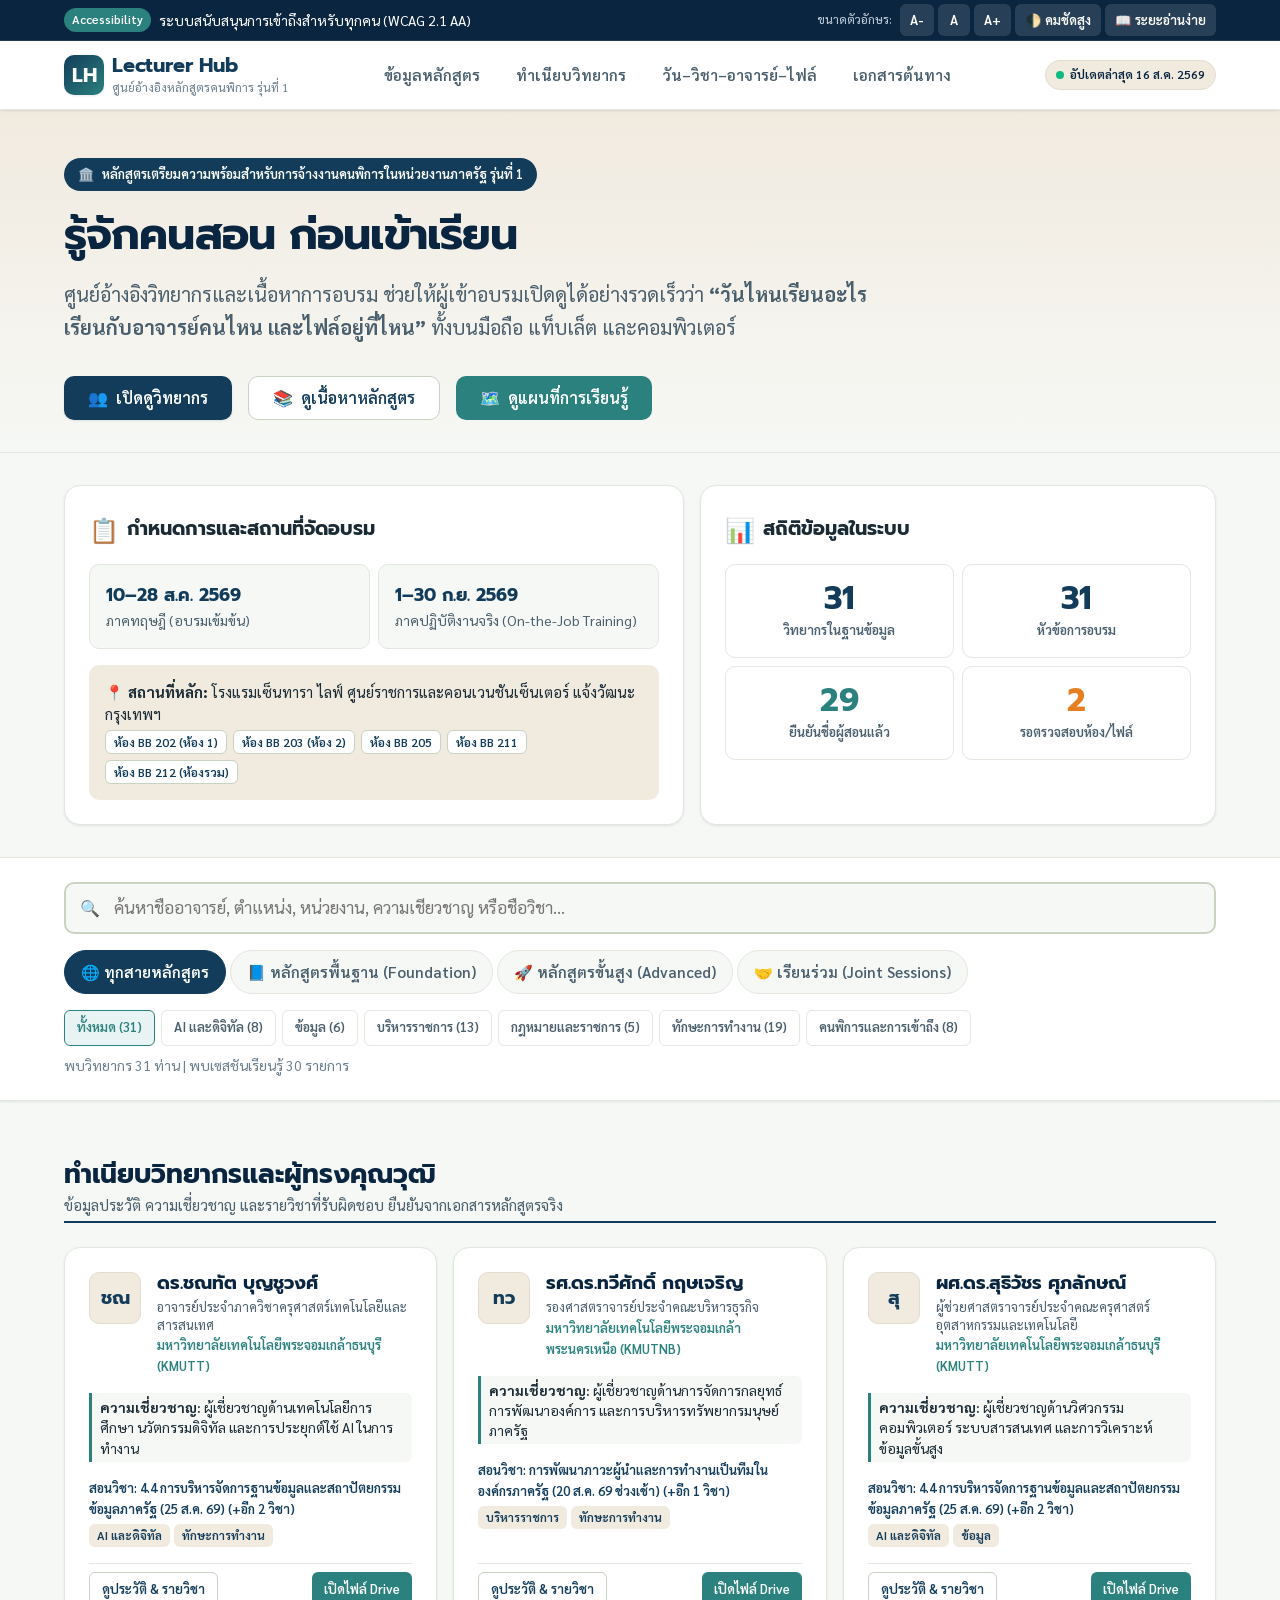
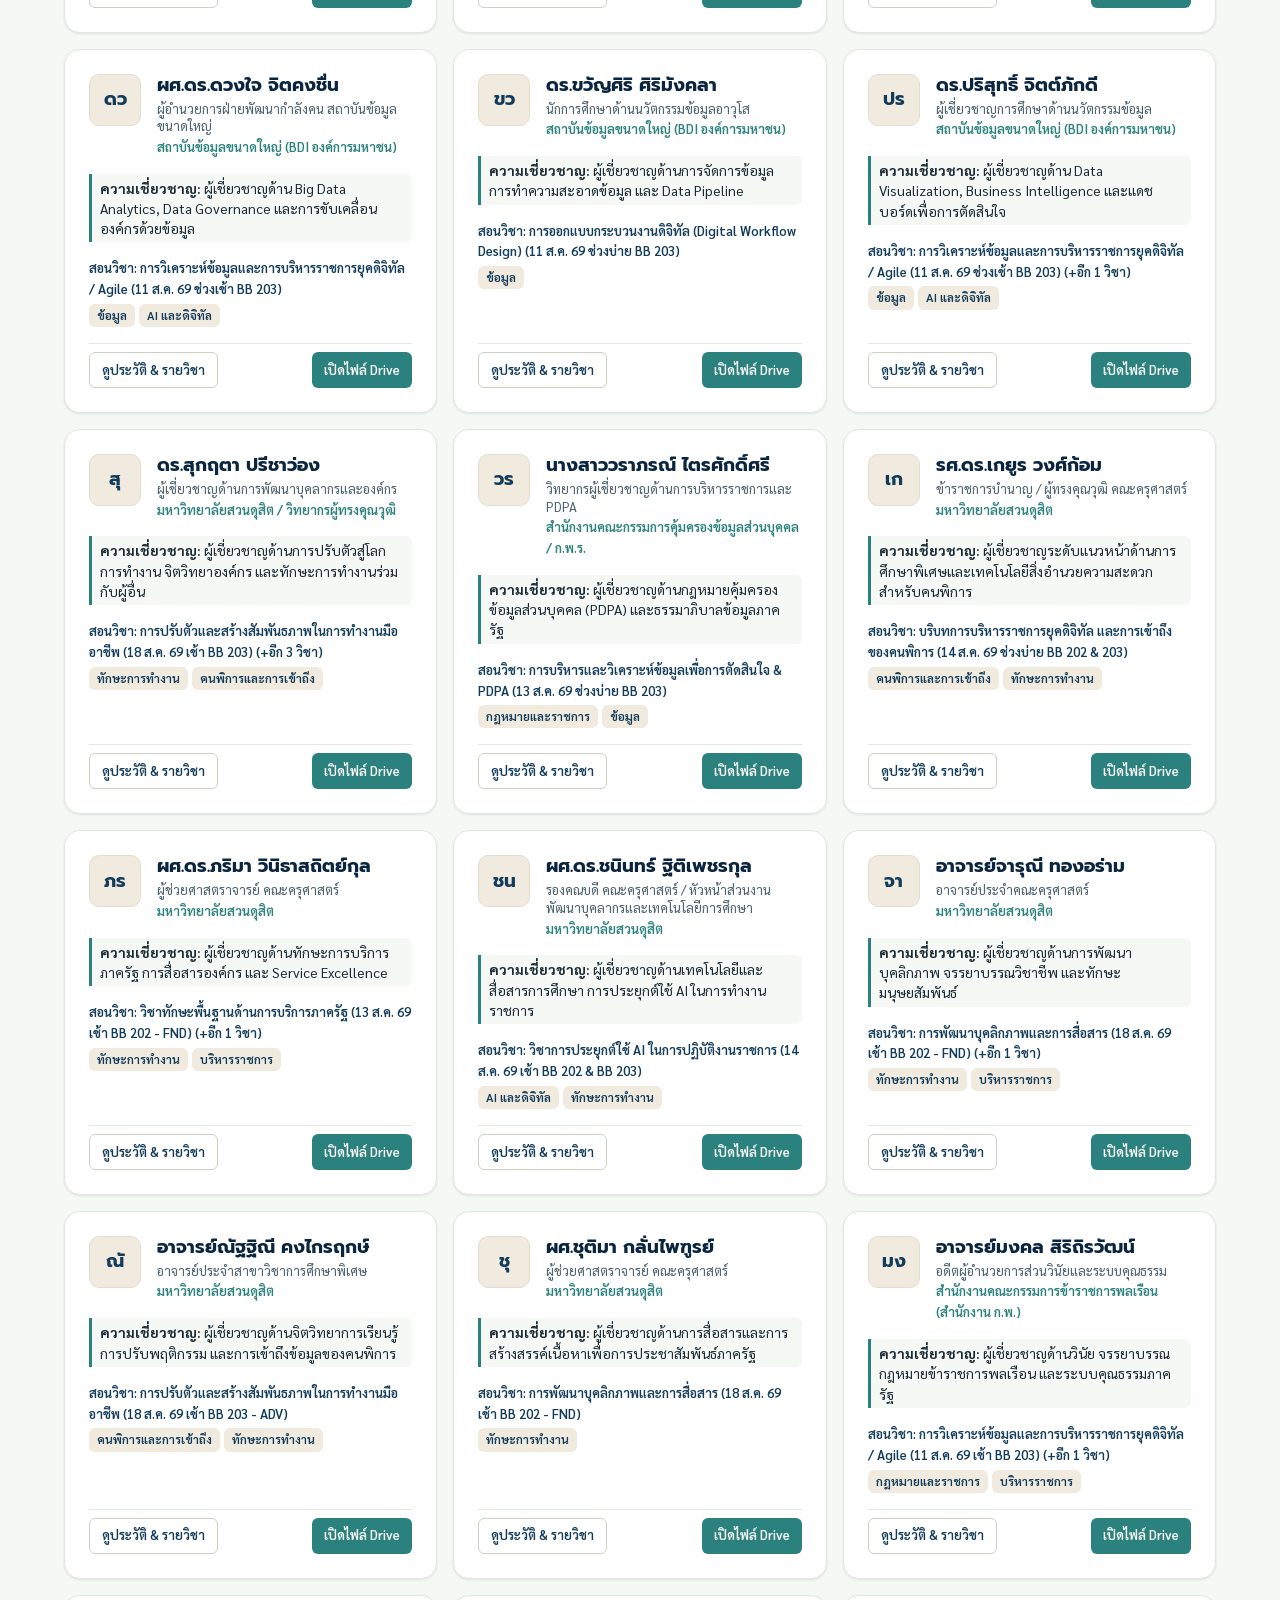
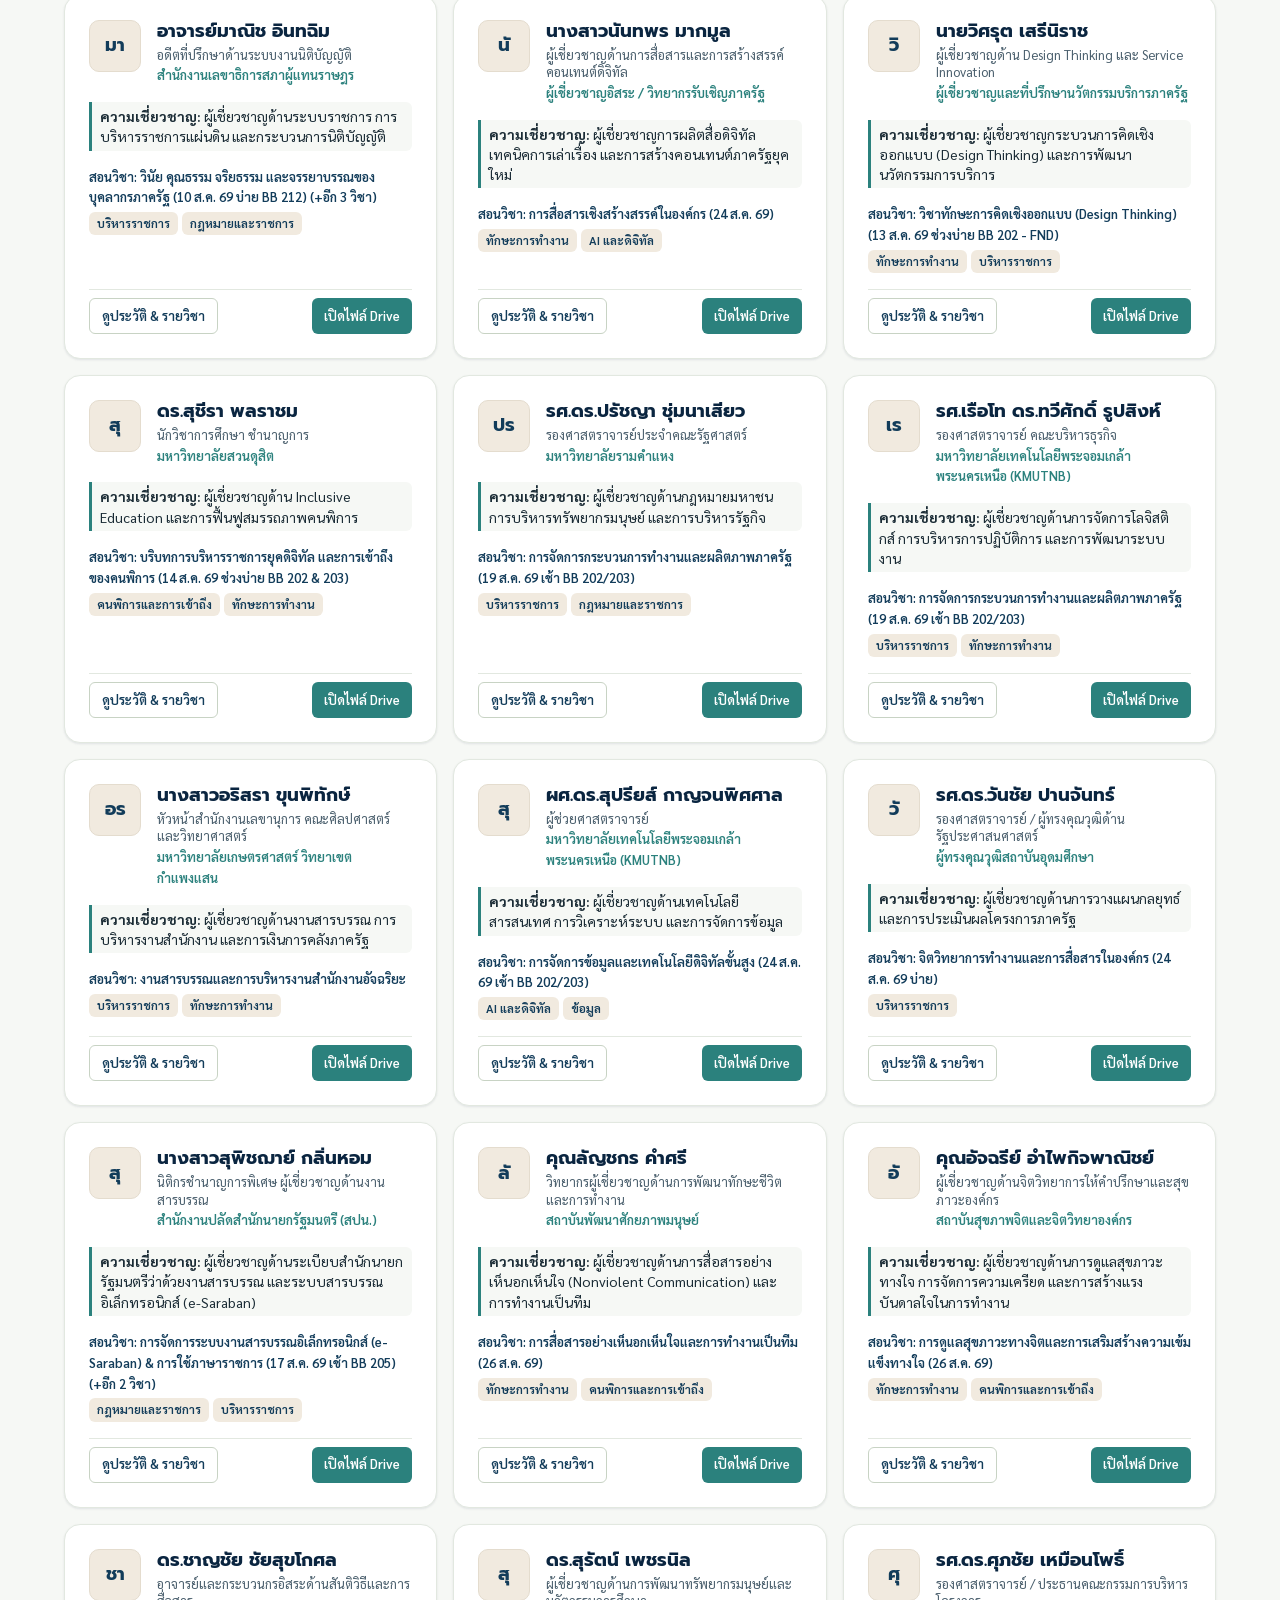
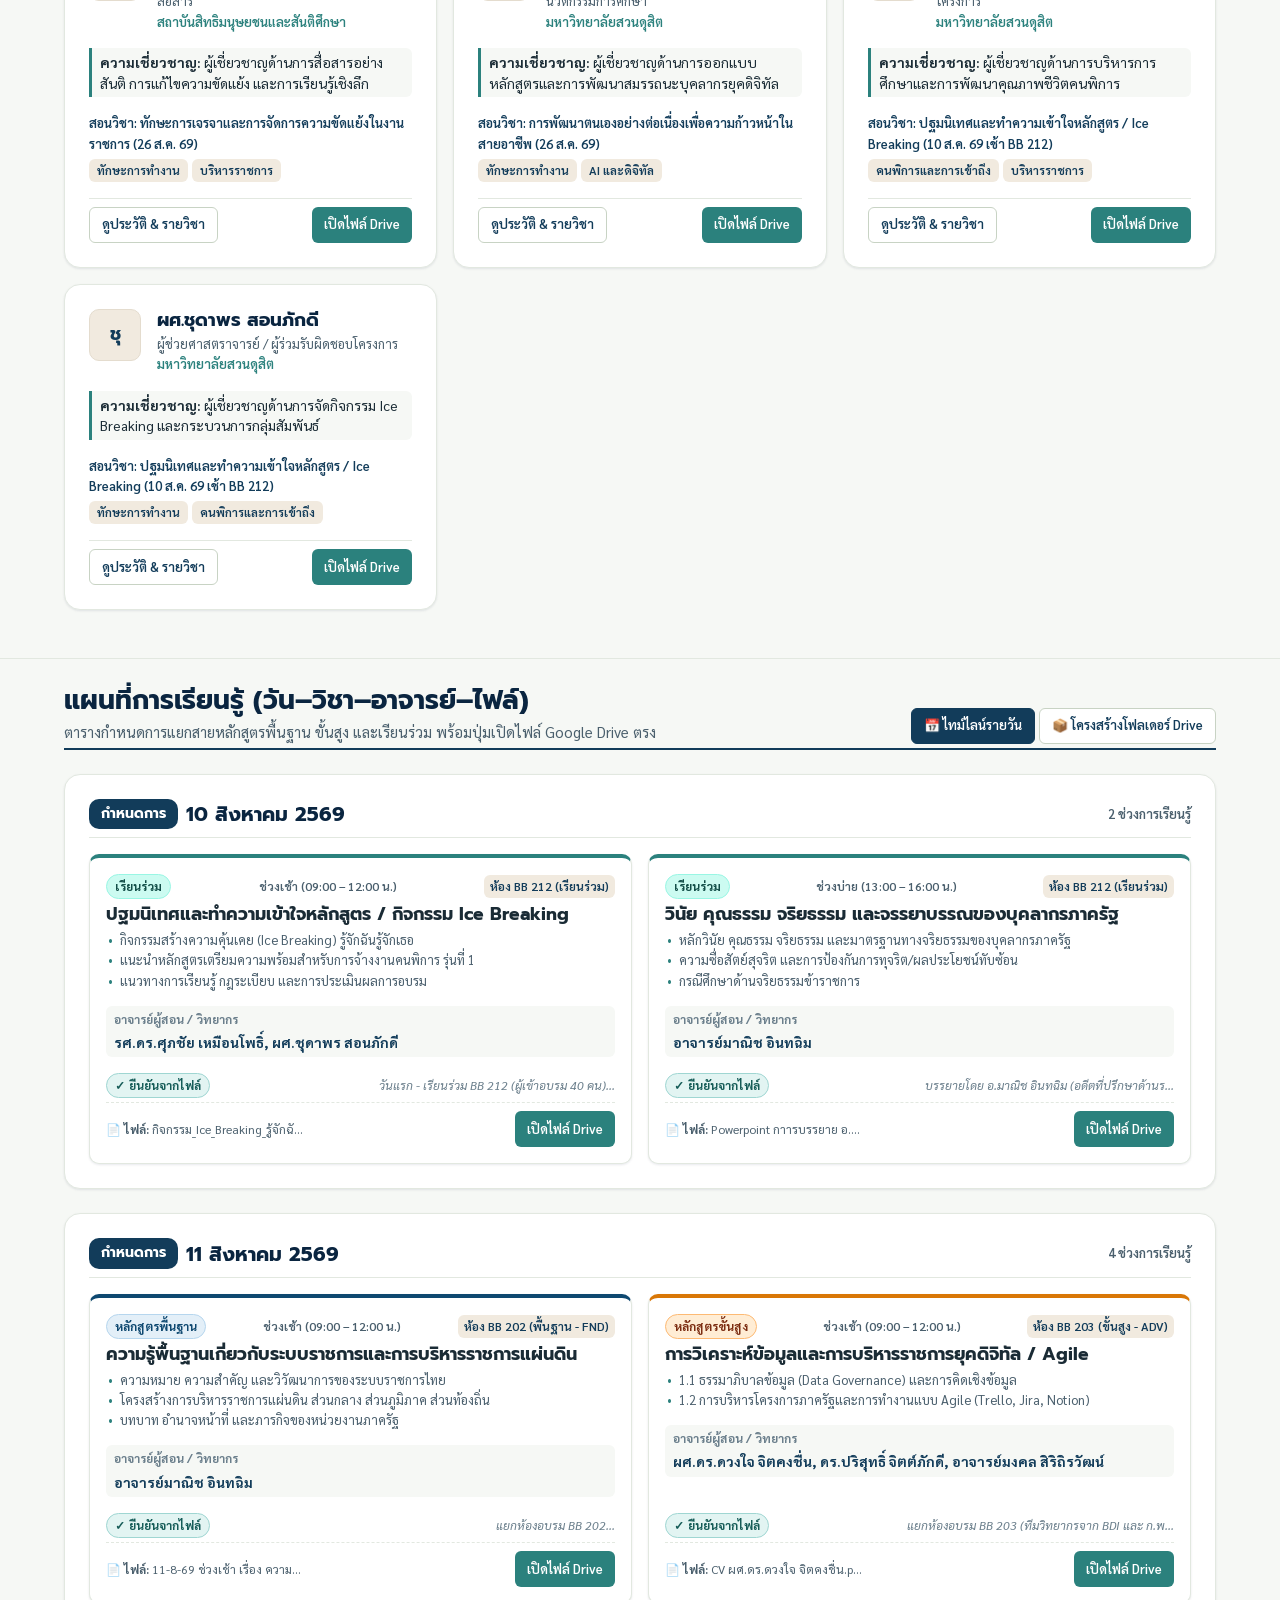
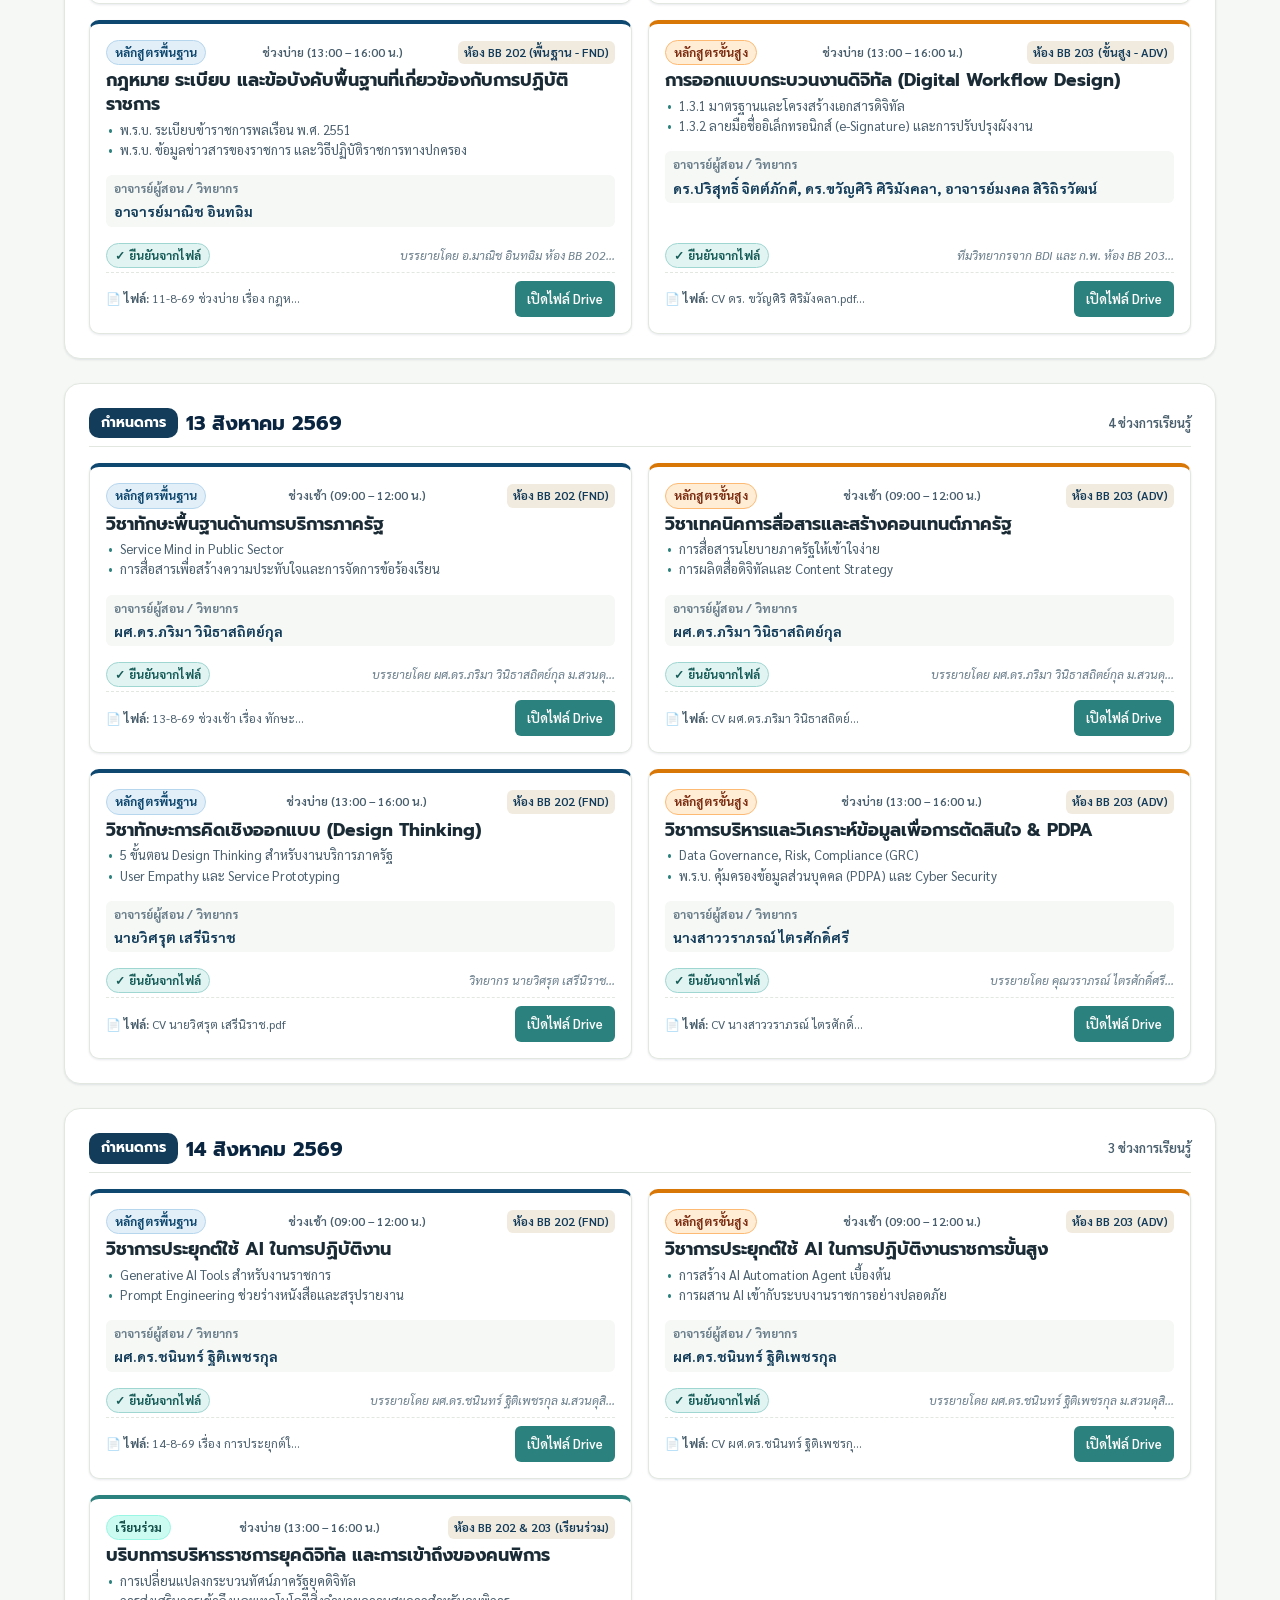
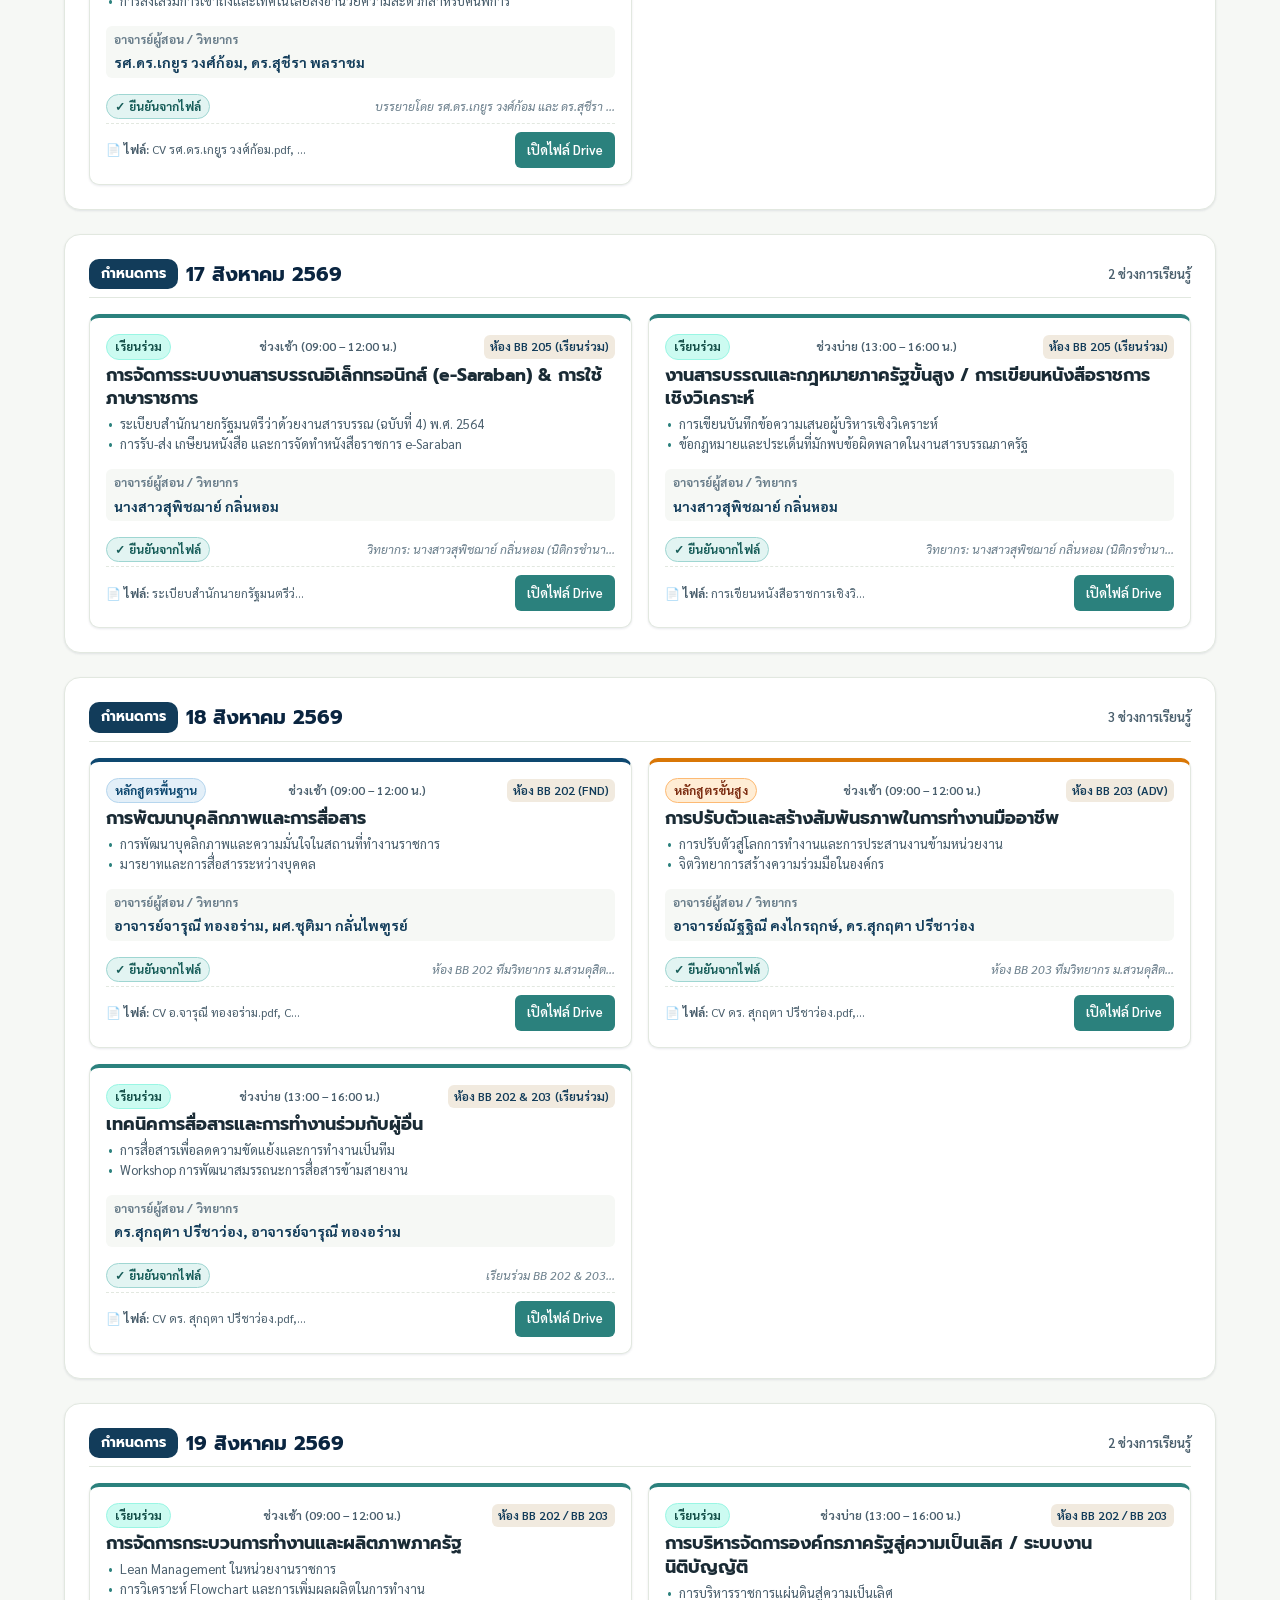
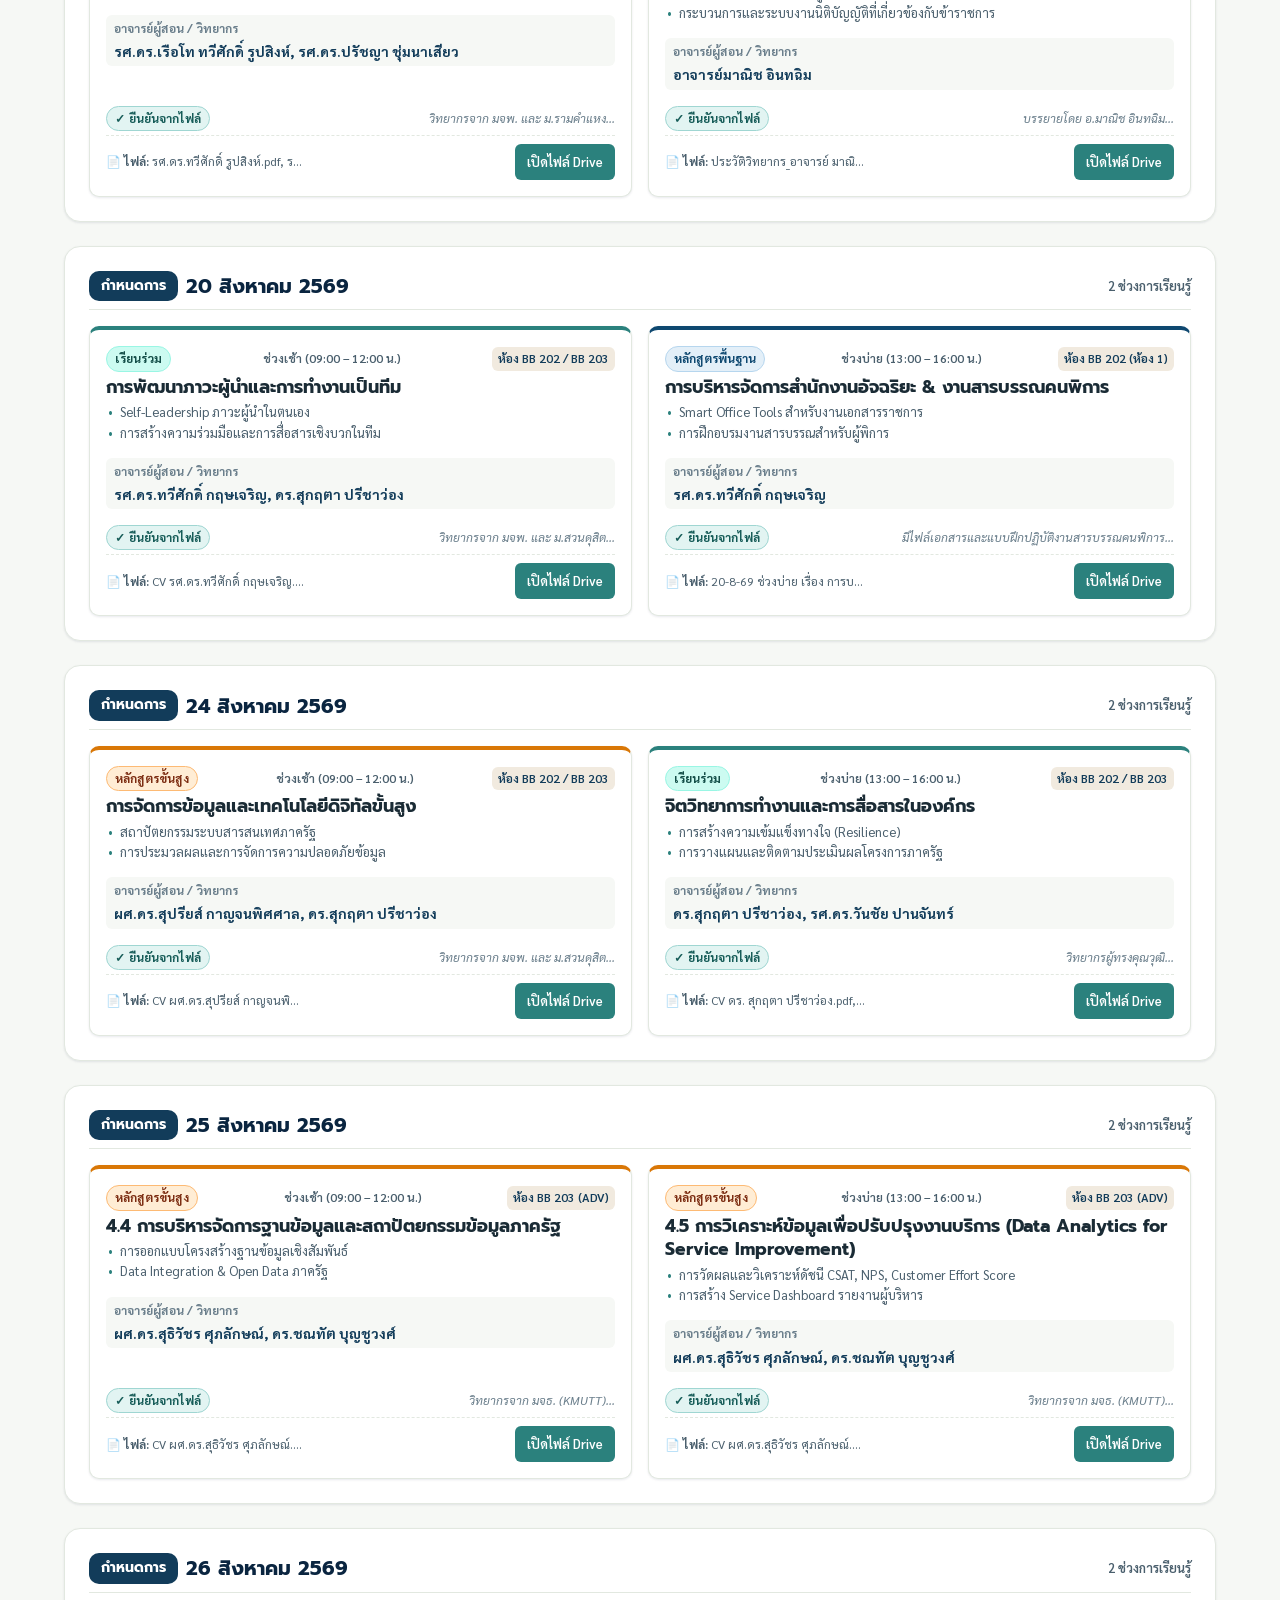
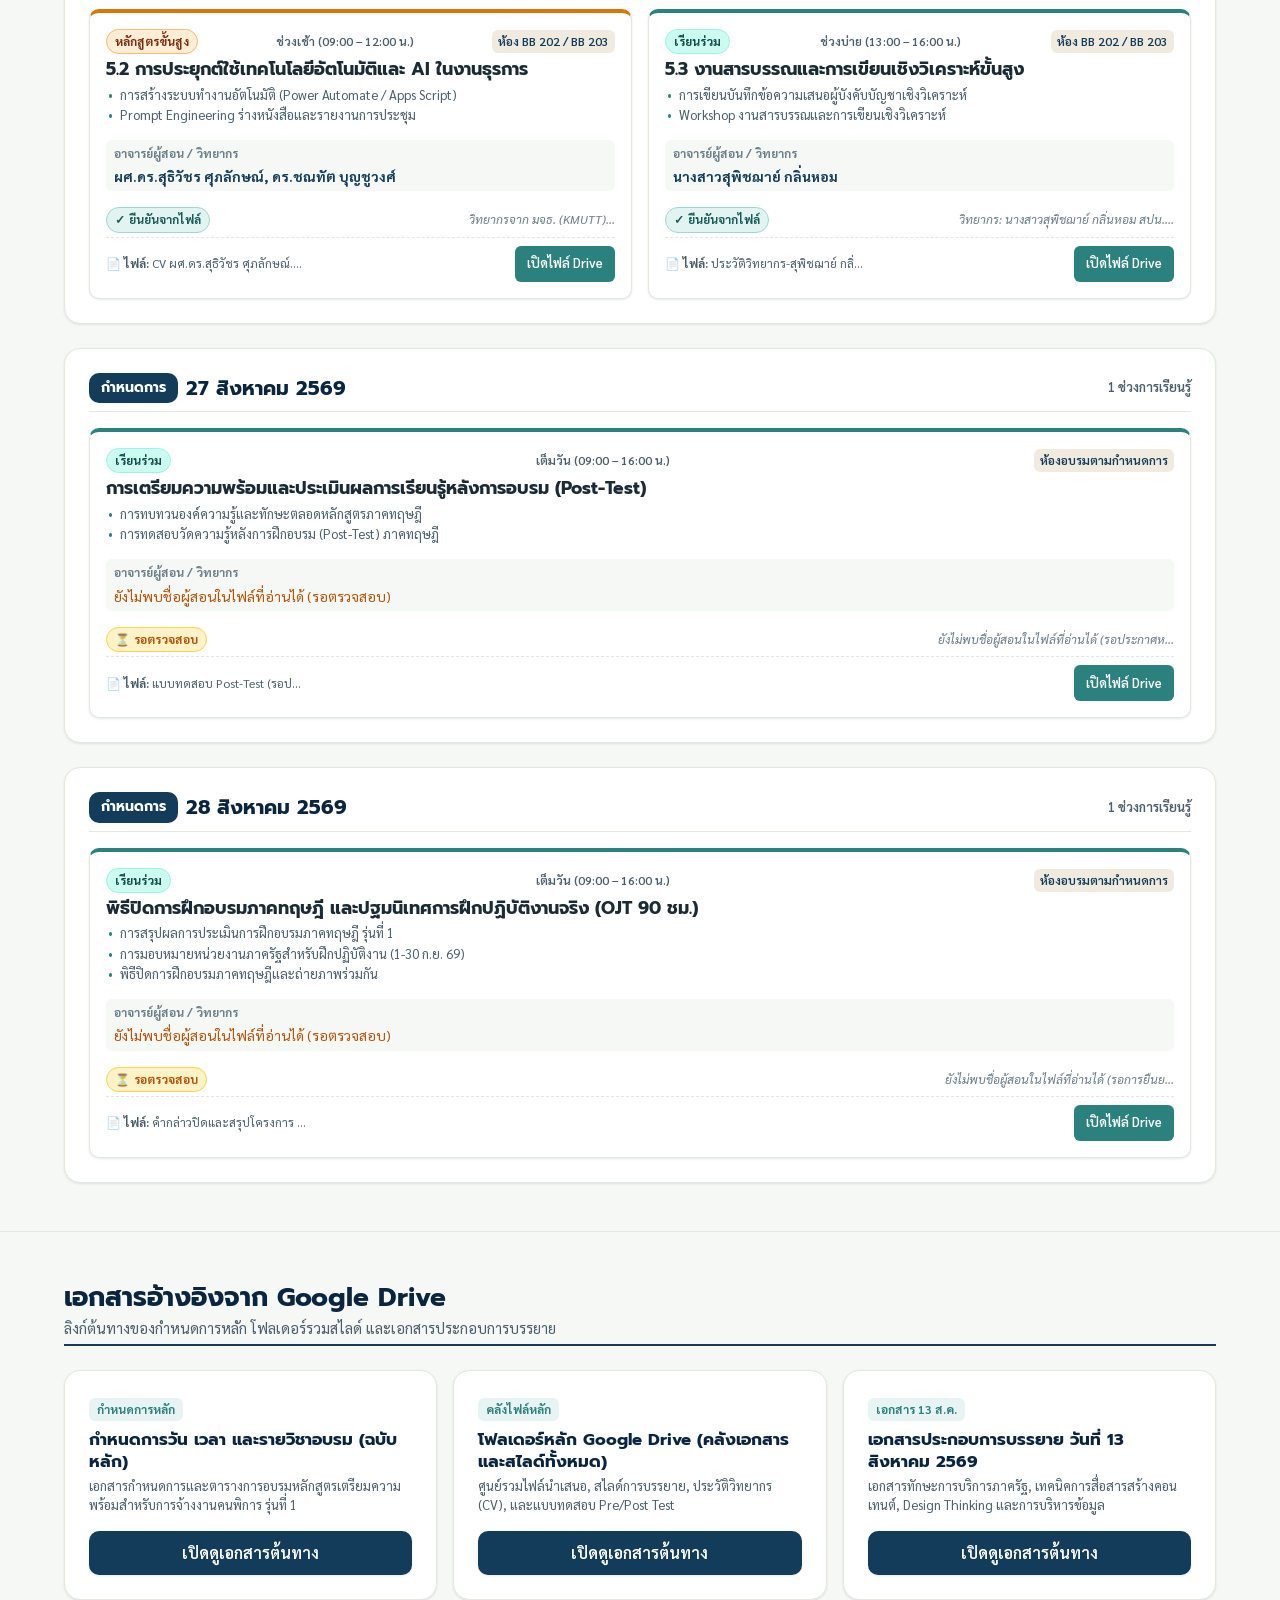
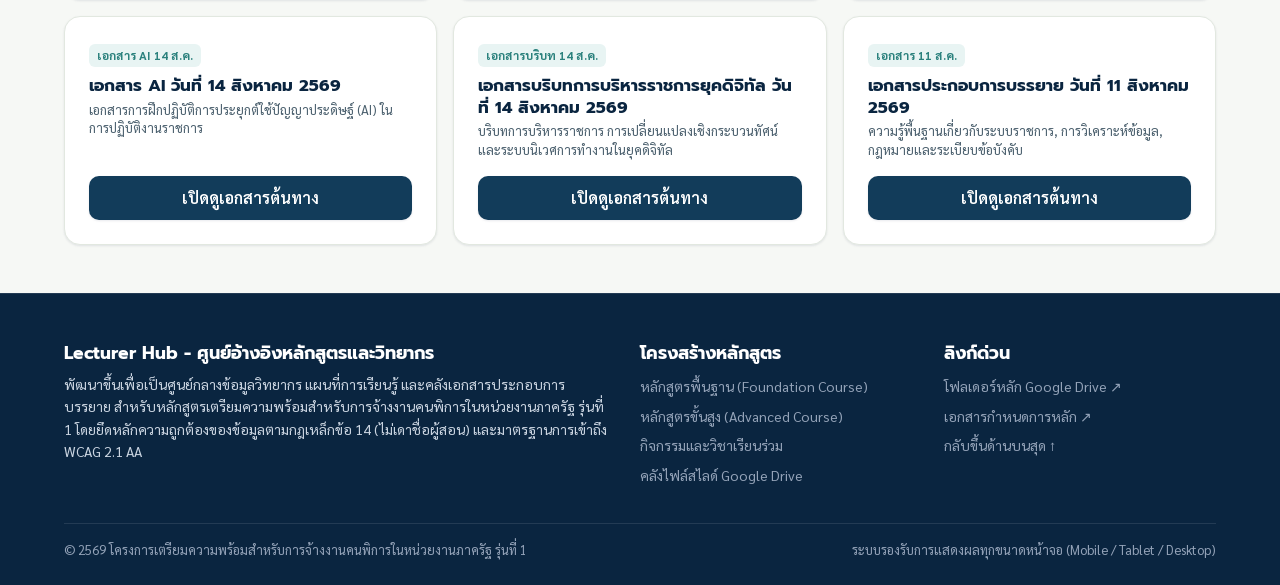
==== commit 7dc5e0c5: "feat(curriculum): Enrich Day 2 (11 Aug) with full 5 subtopics, room BB 203, verified lecturers, and " ====
--- a/lecturer_hub.html
+++ b/lecturer_hub.html
@@ -241,9 +241,23 @@
             <h2 id="map-heading" class="section-title">แผนที่การเรียนรู้ (วัน–วิชา–อาจารย์–ไฟล์)</h2>
             <div class="section-subtitle">ตารางกำหนดการแยกสายหลักสูตรพื้นฐาน ขั้นสูง และเรียนร่วม พร้อมปุ่มเปิดไฟล์ Google Drive ตรง</div>
           </div>
-        </div>
-
+          <div class="view-mode-toggle" role="group" aria-label="สลับมุมมอง">
+            <button type="button" class="btn-sm btn-secondary active" id="view-timeline-btn" aria-pressed="true">
+              📅 ไทม์ไลน์รายวัน
+            </button>
+            <button type="button" class="btn-sm btn-secondary" id="view-tree-btn" aria-pressed="false">
+              📦 โครงสร้างโฟลเดอร์ Drive
+            </button>
+          </div>
+        </div>
+
+        <!-- Timeline View Container -->
         <div class="learning-timeline" id="learning-timeline">
+          <!-- Populated by JS -->
+        </div>
+
+        <!-- Directory Tree View Container -->
+        <div class="drive-tree-view" id="drive-tree-container" style="display: none;">
           <!-- Populated by JS -->
         </div>
       </div>
--- a/lecturer_hub.css
+++ b/lecturer_hub.css
@@ -1193,6 +1193,117 @@
   max-width: 200px;
 }
 
+/* View Mode Toggle */
+.view-mode-toggle {
+  display: flex;
+  gap: var(--space-xs);
+  flex-wrap: wrap;
+}
+
+.view-mode-toggle .btn-sm.active {
+  background-color: var(--color-navy);
+  color: #FFFFFF;
+  border-color: var(--color-navy);
+}
+
+/* Directory Tree View (Google Drive Visual Explorer) */
+.drive-tree-view {
+  background-color: var(--bg-surface);
+  border: 1px solid var(--border-color);
+  border-radius: var(--radius-lg);
+  padding: var(--space-lg);
+  box-shadow: var(--shadow-sm);
+  font-family: var(--font-body);
+}
+
+.tree-root-header {
+  display: flex;
+  align-items: center;
+  justify-content: space-between;
+  padding-bottom: var(--space-md);
+  margin-bottom: var(--space-md);
+  border-bottom: 2px solid var(--color-cream);
+  flex-wrap: wrap;
+  gap: var(--space-sm);
+}
+
+.tree-folder-group {
+  margin-bottom: var(--space-md);
+  border: 1px solid var(--border-color);
+  border-radius: var(--radius-md);
+  background-color: var(--color-paper);
+  overflow: hidden;
+}
+
+.tree-folder-title {
+  background-color: var(--color-cream);
+  padding: var(--space-sm) var(--space-md);
+  font-family: var(--font-heading);
+  font-weight: 700;
+  font-size: 1rem;
+  color: var(--color-navy-dark);
+  display: flex;
+  align-items: center;
+  justify-content: space-between;
+  flex-wrap: wrap;
+  gap: 6px;
+}
+
+.tree-period-block {
+  padding: var(--space-sm) var(--space-md);
+  border-bottom: 1px solid var(--border-color);
+}
+
+.tree-period-block:last-child {
+  border-bottom: none;
+}
+
+.tree-period-header {
+  font-size: 0.875rem;
+  font-weight: 700;
+  color: var(--color-teal);
+  margin-bottom: 4px;
+  display: flex;
+  align-items: center;
+  gap: 6px;
+}
+
+.tree-session-item {
+  background-color: #FFFFFF;
+  border: 1px solid var(--border-color);
+  border-radius: var(--radius-sm);
+  padding: var(--space-sm);
+  margin-top: 6px;
+}
+
+.tree-item-title {
+  font-weight: 700;
+  font-size: 0.9375rem;
+  color: var(--text-primary);
+}
+
+.tree-item-meta {
+  font-size: 0.8125rem;
+  color: var(--text-secondary);
+  margin-top: 2px;
+  display: flex;
+  flex-wrap: wrap;
+  gap: 8px;
+}
+
+.tree-item-files {
+  margin-top: 6px;
+  padding-top: 4px;
+  border-top: 1px dashed var(--border-color);
+  font-size: 0.8125rem;
+  color: var(--color-navy);
+  display: flex;
+  align-items: center;
+  justify-content: space-between;
+  flex-wrap: wrap;
+  gap: 6px;
+}
+
 /* --------------------------------------------------------------------------
    11. Source Documents Section (Section 12)
    -------------------------------------------------------------------------- */
